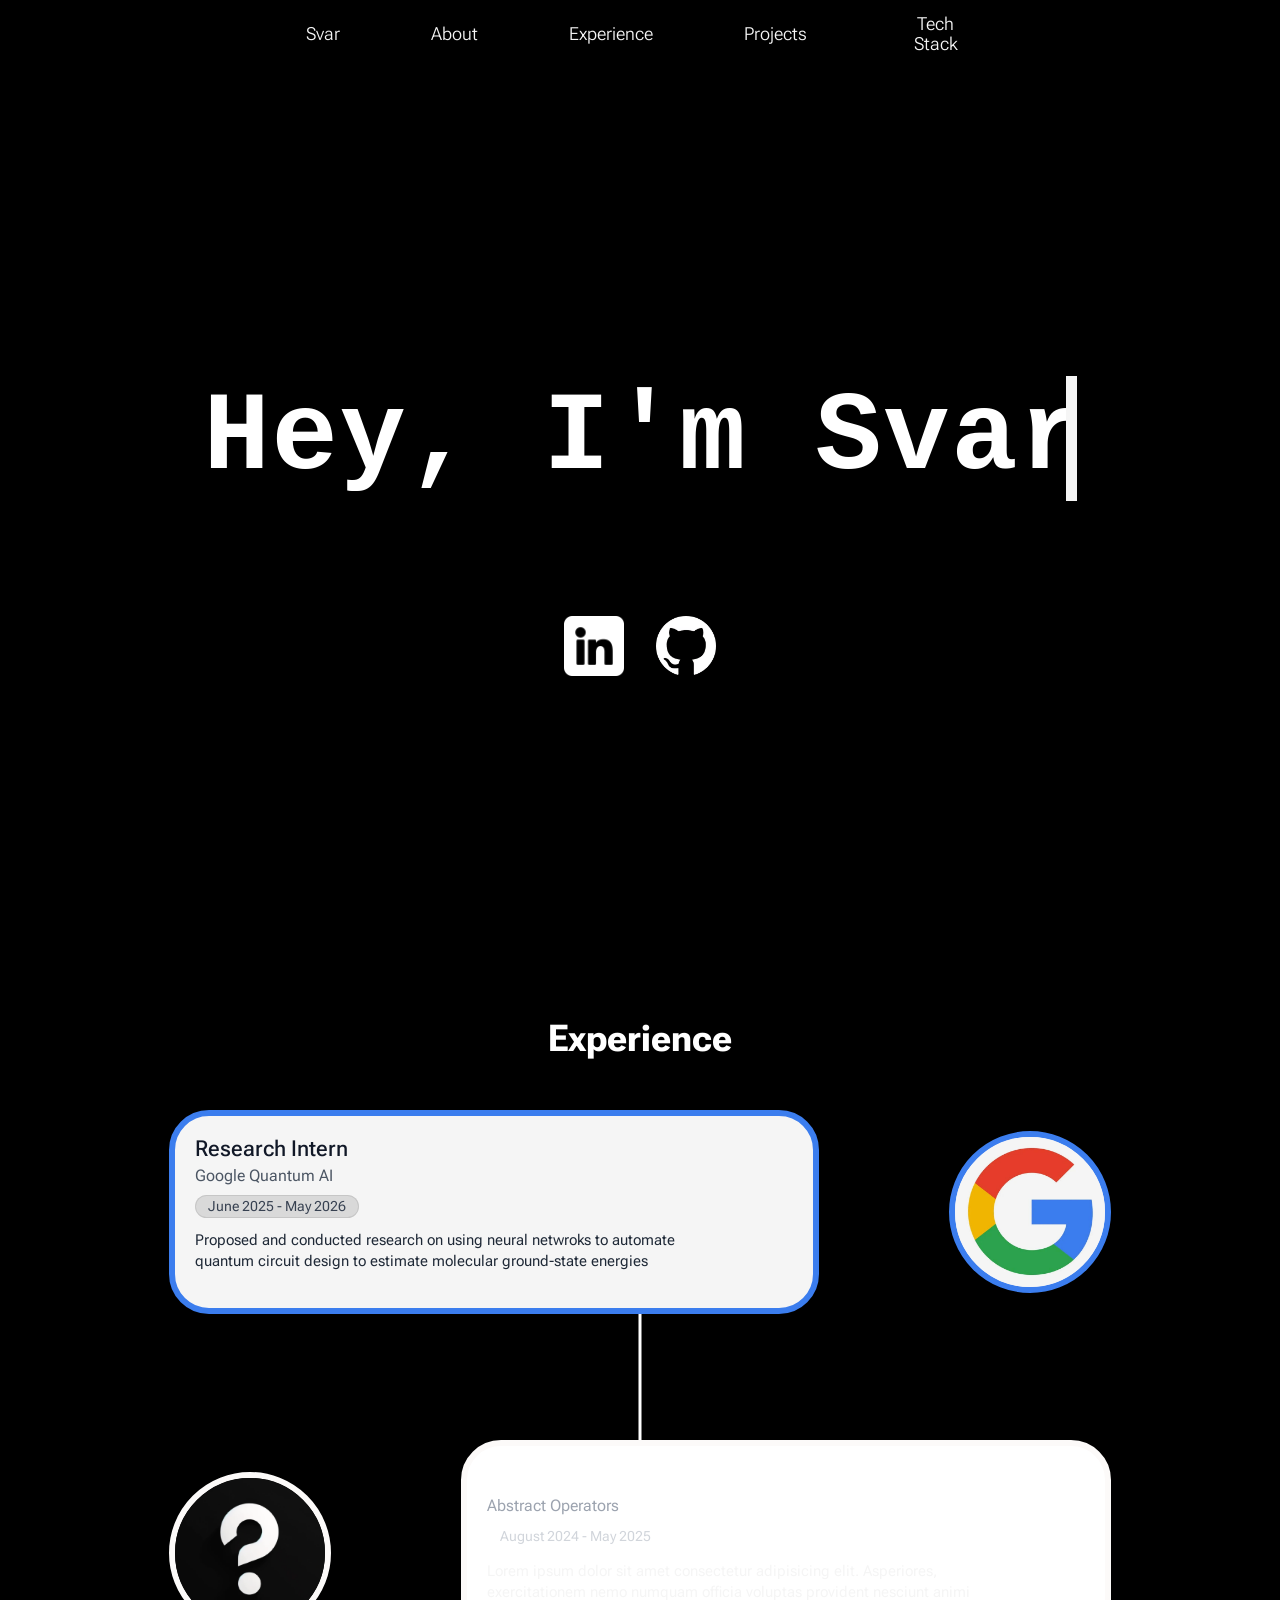
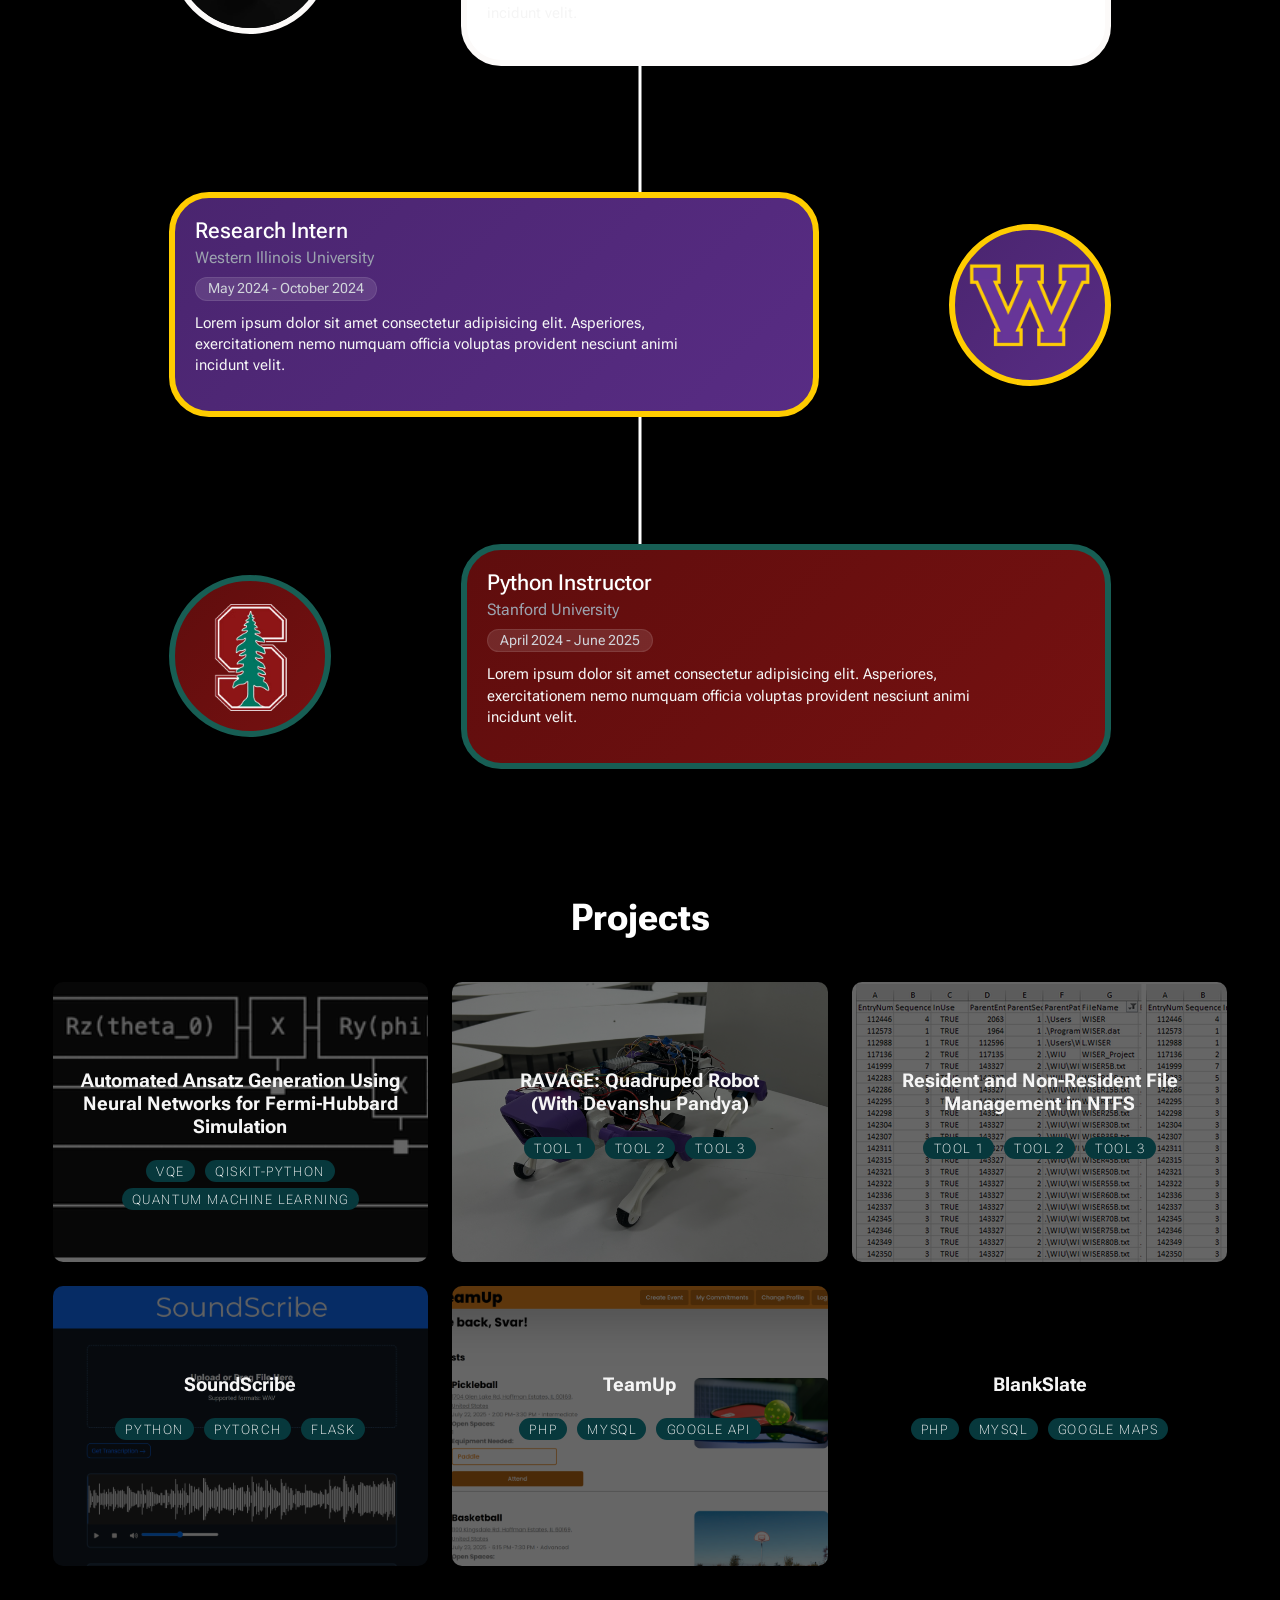
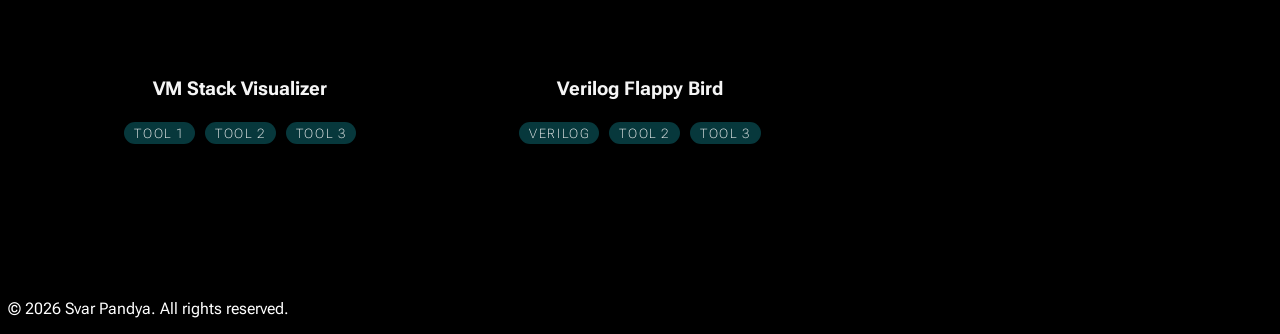
==== index.html @ ca3353ae "transition" ====
<!DOCTYPE html>
<html lang="en">

<head>
    <meta charset="UTF-8">
    <meta name="viewport" content="width=device-width, initial-scale=1.0">
    <title>Svar Pandya</title>
    <link rel="preconnect" href="https://fonts.googleapis.com">
    <link rel="preconnect" href="https://fonts.gstatic.com" crossorigin>
    <link rel="preconnect" href="https://fonts.googleapis.com">
    <link rel="preconnect" href="https://fonts.gstatic.com" crossorigin>
    <link
        href="https://fonts.googleapis.com/css2?family=Montserrat:ital,wght@0,100..900;1,100..900&family=Roboto+Flex:opsz,wght@8..144,100..1000&display=swap"
        rel="stylesheet">
    <link rel="stylesheet" href="index.css">
</head>

<body>
    <nav>
        <a href="index.html" class="navbar">Svar</a>
        <a href="#about" class="navbar">About</a>
        <a href="#experience" class="navbar">Experience</a>
        <a href="#projects" class="navbar">Projects</a>
        <a href="#techStack" class="navbar">Tech Stack</a>
    </nav>
    <div id="nav-trigger"></div>

    <div class="video-section">
        <video autoplay muted playsinline loop id="myVideo">
            <source src="images/portfolioBackground.mp4" type="video/mp4">
        </video>
        <div class="video-overlay"></div>
        <div class="video-overlay-content">
            <h1>
                <span class="typewriter">Hey, I'm Svar</span>
                <br>
                <div class="social-icons">
                    <a href="https://www.linkedin.com/in/svar-pandya" target="_blank">
                        <img src="images/linkedin.png" alt="LinkedIn" id="linkedin">
                    </a>
                    <a href="https://github.com/SVPandya" target="_blank">
                        <img src="images/gi.png" alt="GitHub" id="githubLogo">
                    </a>
                </div>
            </h1>
        </div>
        <div class="transition"></div>
        <div id="nav-trigger-end"></div>
    </div>




    <!-- experience section -->
    <h2 id="experience">Experience</h2>
    <div class="timeline">

        <div class="timeline-item left" id="firstTimelineItem">
            <div class="pill-shape" id="googleCont">
                <div class="experienceContent">
                    <h3 style="color: #111827">Research Intern</h3>
                    <h4 style="color: #4b5563">Google Quantum AI</h4>
                    <p class="experienceDate" style="color: #374151; background: rgba(0, 0, 0, 0.113);
    border: 1px solid rgba(0, 0, 0, 0.091);">June 2025 - May 2026</p>
                    <p class="experienceDescription" style="color: #1f2937">
                        Proposed and conducted research on using neural netwroks to automate quantum circuit design to
                        estimate molecular ground-state energies
                    </p>
                </div>
            </div>
            <a href="https://quantumai.google/" target="_blank" id="googleLogoCont" class="logoCont">
                <img src="images/googleLogo.jpg" alt="Google Logo">
            </a>
        </div>

        <div class="timeline-item right">
            <div class="pill-shape" id="absopCont">
                <div class="experienceContent">
                    <h3>Software Engineer Intern</h3>
                    <h4>Abstract Operators</h4>
                    <p class="experienceDate">August 2024 - May 2025</p>
                    <p class="experienceDescription">
                        Lorem ipsum dolor sit amet consectetur adipisicing elit. Asperiores, exercitationem nemo numquam
                        officia voluptas provident nesciunt animi incidunt velit.
                    </p>
                </div>
            </div>
            <a href="https://github.com/abstractoperators" target="_blank" id="absopLogoCont" class="logoCont">
                <img src="images/absopLogo.png" alt="Abstract Operators Logo">
            </a>
        </div>

        <div class="timeline-item left">
            <div class="pill-shape" id="wiuCont">
                <div class="experienceContent">
                    <h3>Research Intern</h3>
                    <h4>Western Illinois University</h4>
                    <p class="experienceDate">May 2024 - October 2024</p>
                    <p class="experienceDescription">
                        Lorem ipsum dolor sit amet consectetur adipisicing elit. Asperiores, exercitationem nemo numquam
                        officia voluptas provident nesciunt animi incidunt velit.
                    </p>
                </div>
            </div>
            <a href="https://www.wiu.edu/" target="_blank" id="wiuLogoCont" class="logoCont">
                <img src="images/wiuLogo.webp" alt="Western Illinois Univeristy Logo">
            </a>
        </div>

        <div class="timeline-item right">
            <div class="pill-shape" id="cipCont">
                <div class="experienceContent">
                    <h3>Python Instructor</h3>
                    <h4>Stanford University</h4>
                    <p class="experienceDate">April 2024 - June 2025</p>
                    <p class="experienceDescription">
                        Lorem ipsum dolor sit amet consectetur adipisicing elit. Asperiores, exercitationem nemo numquam
                        officia voluptas provident nesciunt animi incidunt velit.
                    </p>
                </div>
            </div>
            <a href="https://www.stanford.edu/" target="_blank" id="cipLogoCont" class="logoCont">
                <img src="images/stanfordLogo.avif" alt="Stanford University Code in Place Logo">
            </a>
        </div>
    </div>


    <!-- projects -->
    <!-- add google project and jack memory segmentation visualizer (eocs2) -->
    <h2 id="projects">Projects</h2>
    <table id="projectTable">
        <tr>
            <td style="width: 33%;">
                <div class="projects-grid">
                    <a href="Projects/SoundScribe.html" class="projLink">
                        <div id="googleAnsatz" class="projDiv">
                            <h3>Automated Ansatz Generation Using Neural Networks for Fermi-Hubbard Simulation</h3>
                            <div id="toolContainer">
                                <p class="tools">VQE</p>
                                <p class="tools">Qiskit-Python</p>
                                <p class="tools">Quantum Machine Learning</p>
                            </div>
                        </div>
                    </a>
                </div>
            </td>
            <td style="width: 33%;">
                <div class="projects-grid">
                    <a href="https://dpandaman.github.io/#projects" target="_blank" class="projLink">
                        <div id="ravage" class="projDiv">
                            <h3>RAVAGE: Quadruped Robot<br>(With Devanshu Pandya)</h3>
                            <div id="toolContainer">
                                <p class="tools">Tool 1</p>
                                <p class="tools">Tool 2</p>
                                <p class="tools">Tool 3</p>
                            </div>
                        </div>
                    </a>
                </div>
            </td>
            <td style="width: 33%;">
                <div class="projects-grid">
                    <a href="Projects/SoundScribe.html" class="projLink">
                        <div id="ntfsFile" class="projDiv">
                            <h3>Resident and Non-Resident File Management in NTFS</h3>
                            <div id="toolContainer">
                                <p class="tools">Tool 1</p>
                                <p class="tools">Tool 2</p>
                                <p class="tools">Tool 3</p>
                            </div>
                        </div>
                    </a>
                </div>
            </td>

        </tr>
        <tr>
            <td style="width: 33%;">
                <a href="Projects/SoundScribe.html" class="projLink">
                    <!-- <a href="Projects/SoundScribe.html" class="proj"> -->
                    <div class="projDiv" id="soundscribe">
                        <!-- <div class="proj"> -->
                        <h3>SoundScribe</h3>
                        <div id="toolContainer">
                            <p class="tools">Python</p>
                            <p class="tools">Pytorch</p>
                            <p class="tools">Flask</p>
                        </div>
                        <!-- <img src="images/SoundScribeImages/third.png" alt="Image coming soon!" class="display-img"> -->
                    </div>
                </a>
            </td>

            <td style="width: 33%;">
                <a href="Projects/TeamUp.html" class="projLink">
                    <div class="projDiv" id="teamup">
                        <h3>TeamUp</h3>
                        <div id="toolContainer">
                            <p class="tools">PHP</p>
                            <p class="tools">MySQL</p>
                            <p class="tools">Google API</p>
                        </div>
                        <!-- <img src="images/TeamUpImages/mainPic.png" alt="Home Page/Open Requests" class="display-img"> -->
                    </div>
                </a>
            </td>
            <td style="width: 33%;">
                <a href="Projects/BlankSlate.html" class="projLink">
                    <div class="projDiv" id="blankslate">
                        <h3>BlankSlate</h3>
                        <div id="toolContainer">
                            <p class="tools">PHP</p>
                            <p class="tools">MySQL</p>
                            <p class="tools">Google Maps</p>
                        </div>
                    </div>
                </a>
            </td>

        </tr>
        <tr>
            <td style="width: 33%;">
                <a href="Projects/BlankSlate.html" class="projLink">
                    <div class="projDiv" id="blankslate">
                        <h3>VM Stack Visualizer</h3>
                        <div id="toolContainer">
                            <p class="tools">Tool 1</p>
                            <p class="tools">Tool 2</p>
                            <p class="tools">Tool 3</p>
                        </div>
                    </div>
                </a>
            </td>
            <td style="width: 33%;">
                <a href="Projects/BlankSlate.html" class="projLink">
                    <div class="projDiv" id="blankslate">
                        <h3>Verilog Flappy Bird</h3>
                        <div id="toolContainer">
                            <p class="tools">Verilog</p>
                            <p class="tools">Tool 2</p>
                            <p class="tools">Tool 3</p>
                        </div>
                    </div>
                </a>
            </td>
        </tr>
    </table>

    <footer>
        <p>© 2026 Svar Pandya. All rights reserved.</p>
    </footer>
    <script src="script.js"></script>
</body>

</html>
---- index.css ----
:root {
    --clr-1: #052b2f;
    --clr-2: #073438;
    --clr-3: #0e4b50;
    --clr-4: #2d8f85;
    --clr-5: #637c54;
    --clr-6: #07383c;
    --clr-7: #2c6065;
}

html {
    scroll-behavior: smooth;
    font-family: "Roboto Flex"
}

body {
    background-color: rgb(0, 0, 0);
    color: white;
}

nav {
    display: flex;
    align-items: center;
    justify-content: center;
    height: 30px;
    width: 60%;
    padding: 10px;
    margin: auto;
    text-align: center;
    font-size: 110%;
    background-color: rgba(0, 0, 0, 0.4);
    border-radius: 50px;
    backdrop-filter: blur(6px);
    z-index: 1000;
    transition:
        width 0.4s ease,
        border-radius 0.4s ease,
        background-color 0.4s ease;
    margin-top: 0.7%;
}

nav.nav-scrolled {
    position: fixed;
    top: 0;
    left: 50%;
    transform: translateX(-50%);
    width: 100%;
    border-radius: 0;
    background-color: rgba(0, 0, 0, 0.8);
}

.navbar {
    color: #F5F5F5;
    text-decoration: none;
    transition: transform 0.2s ease, color 0.2s ease;
    margin: 6%;
    font-weight: 300;
    /* z-index: 1; */
}

/* On hover, change color and move up */
.navbar:hover {
    color: transparent;
    background: linear-gradient(-45deg, #216c5e, var(--clr-4), #4db7a6, #6ff0db, #4db7a6, var(--clr-4), #216c5e);
    background-clip: text;
    /* Clip the gradient to the text */
    -webkit-background-clip: text;
    /* For WebKit browsers (Chrome, Safari) */
    background-size: 400% 400%;
    animation: gradient 2s ease infinite;
    transform: translateY(-2px);
    /* Move up */
}

#about {
    padding-top: 20px;
    margin-top: -20px;
}

#projects {
    padding-top: 20px;
    margin-top: -20px;
}




@keyframes gradient {
    0% {
        background-position: 0% 50%;
    }

    50% {
        background-position: 100% 50%;
    }

    100% {
        background-position: 0% 50%;
    }
}

h1 {
    text-align: center;
    font-size: 850%;
    height: calc(100vh - 50px - 11vh - 200px);
    /* padding-top: 200px; */
    padding-top: 25vh;
}

.typewriter {
    display: inline-block;
    overflow: hidden;
    white-space: nowrap;
    border-right: 0.1em solid #F5F5F5;
    letter-spacing: 0.015em;
    font-family: monospace;

    animation:
        typing 1.7s steps(13, end) forwards,
        blink-caret 0.75s step-end infinite;
    width: 0;
}

@keyframes typing {
    from {
        width: 0
    }

    to {
        width: 13ch
    }
}

@keyframes blink-caret {

    from,
    to {
        border-color: transparent
    }

    50% {
        border-color: #F5F5F5
    }
}

#linkedin {
    filter: invert(1);
    width: 60px;
    transition: transform 0.2s ease;
}

#linkedin:hover {
    box-shadow: none;
    transform: translateY(-6px);
}

#githubLogo {
    width: 60px;
    transition: transform 0.2s ease;
    color: none;
}

#githubLogo:hover {
    transform: translateY(-6px);
    box-shadow: none;
}

.social-icons {
    text-align: center;
    margin-top: 1rem;
}

.social-icons a {
    text-decoration: none;
    /* outline: none; */
}

#myVideo {
    /* change to absolute to just have it as the intro */
    position: absolute;
    top: 0;
    left: 0;
    width: 100%;
    height: 100%;
    object-fit: cover;
    z-index: -1;
}

.video-overlay-content {
    position: relative;
    z-index: 1;
    text-align: center;
    color: #fff;
    /* padding-top: 20vh; */
}

.video-overlay {
    /* change to absolute to just have it as the intro */
    position: absolute;
    top: 0;
    left: 0;
    /* width: 100vw;
    height: 100vh; */
    width: calc(100vw);
    /* width: calc(100vw - 15px); */
    height: calc(100vh);
    /* background: rgba(0, 0, 0, 0.7); */
    background: linear-gradient(to bottom, rgba(0, 0, 0, 0.7), rgba(0, 0, 0, 0.7), rgba(0, 0, 0, 0.7), rgba(0, 0, 0, 1));
    z-index: -1;
}

.transition {
    position: absolute;
    bottom: 0;
    left: 0;
    width: 100%;
    /* height: 100px; */
    height: 15%;
    /* background: linear-gradient(to bottom, rgba(0, 0, 0, 0), rgba(7, 52, 56, 1)); */
    z-index: 2;
}


h2 {
    text-align: center;
    font-size: 230%;
    color: white;
}

table {
    width: 95%;
    margin: auto;
}

#googleAnsatz {
    background-image: url(images/googleAnsatzImages/mainImage.png);
    background-size: cover;
    background-position: 50% 50%;
    background-color: rgba(0, 0, 0, 0.6);

}

#ntfsFile {
    background-image: url(images/NTFSFileImages/mainpage.png);
    background-color: rgba(0, 0, 0, 0.6);

}

#soundscribe {
    background-image: url(images/SoundScribeImages/third.png);
    background-size: cover;
    background-position: 50% 60%;
    background-color: rgba(0, 0, 0, 0.6);

}

#teamup {
    background-image: url(images/TeamUpImages/mainPic.png);
    background-size: cover;
    background-position: 50% 60%;
    background-color: rgba(0, 0, 0, 0.6);
}

#blankslate {
    background-image: url(images/BlankSlateImages/MainPic.png);
    background-size: cover;
    background-position: top;
    background-color: rgba(0, 0, 0, 0.6);
}

#ravage {
    background-image: url(images/ravage.png);
    background-size: 130%;
    background-position: 50% 60%;
    background-color: rgba(0, 0, 0, 0.5);
}

.projDiv {
    height: 15rem;
    background-blend-mode: multiply;
    padding: 20px;
    text-align: center;
    transition: transform 0.2s ease, box-shadow 0.2s ease;
    border-radius: 10px;
    margin: 10px;
}

.projDiv:hover {
    transform: translateY(-8px);
    box-shadow:
        0 0 6px var(--clr-4),
        0 0 12px 4px var(--clr-4);
}



.projLink {
    text-decoration: none;
    color: #F5F5F5;
}

.tools {
    display: inline-block;
    background-color: var(--clr-6);
    border-radius: 50px;
    padding-left: 3%;
    padding-right: 3%;
    padding-top: 1%;
    padding-bottom: 1%;
    margin: 3px;
    font-weight: 100;
    text-transform: uppercase;
    letter-spacing: 0.1rem;
    font-size: smaller;
}

#toolContainer {
    display: block;
    margin-bottom: 4%;
}

h3 {
    margin-top: 3.5em;
    font-size: 1.2rem;
}

.timeline {
    position: relative;
    width: 100%;
    max-width: 1400px;
    margin: 0 auto;
    overflow: hidden;
}

.timeline::before {
    content: "";
    position: absolute;
    left: 50%;
    top: 10%;
    bottom: 15%;
    width: 3px;
    background: white;
    transform: translateX(-50%);
}

.pill-shape {
    /* width: clamp(650px, 3vw, 30px); */
    /* height: clamp(60px, 20vh, 180px); */
    width: 650px;
    min-height: 180px;
    background-color: white;
    border-radius: 40px;
    display: flex;
    align-items: center;
    /* padding-left: 25px 50px; */
    box-sizing: border-box;
    /* margin-bottom: 5%; */
}

.experienceContent {
    display: flex;
    flex-direction: column;
    justify-content: center;
    margin: 20px;
}

.experienceContent h4 {
    margin: 5px 0 10px 0;
    color: #9ca3af;
    font-size: 1rem;
    font-weight: 400;
}

.experienceDate {
    display: inline-block;
    color: #d1d5db;
    font-size: 0.85rem;
    margin: 0 0 12px 0;
    padding: 0.25rem 0.75rem;
    background: rgba(255, 255, 255, 0.113);
    border: 1px solid rgba(255, 255, 255, 0.091);
    border-radius: 9999px;
    white-space: nowrap;
    line-height: 1;
    align-self: flex-start;
}

.experienceDescription {
    color: #f5f5f5;
    font-size: 0.95rem;
    line-height: 1.4;
    max-width: 500px;
    margin: 0 0 15px 0;
}

#cipCont,
#cipLogoCont {
    background: linear-gradient(-45deg, #B13A3A, #8C1515, #5F0D0D);
    background-size: 400% 400%;
    -webkit-background-size: 400% 400%;
    animation: gradient 6s linear infinite;
    -webkit-animation: gradient 6s linear infinite;
    transition: all 0.2s ease;
    border: 6px solid #175E54;
}

#cipCont:hover,
#cipLogoCont:hover {
    transform: translateY(-8px);
    box-shadow:
        0 0 6px #175E54,
        0 0 12px 4px #175E54;
}

#wiuCont,
#wiuLogoCont {
    background: linear-gradient(-45deg, #8B63BF, #663399, #4A256F);
    background-size: 400% 400%;
    -webkit-background-size: 400% 400%;
    animation: gradient 4s linear infinite;
    -webkit-animation: gradient 4s linear infinite;
    transition: all 0.2s ease;
    border: 6px solid #FFCC00;
}

#wiuCont:hover,
#wiuLogoCont:hover {
    transform: translateY(-8px);
    box-shadow:
        0 0 6px #FFCC00,
        0 0 12px 4px #FFCC00;
}

#absopCont,
#absopLogoCont {
    background: linear-gradient(-45deg, #0e0e0e);
    background-size: 400% 400%;
    -webkit-background-size: 400% 400%;
    animation: gradient 5s linear infinite;
    -webkit-animation: gradient 5s linear infinite;
    transition: all 0.2s ease;
    border: 6px solid #fcfaf9;
}

#absopCont:hover,
#absopLogoCont:hover {
    transform: translateY(-8px);
    box-shadow:
        0 0 6px #fcfaf9,
        0 0 12px 4px #fcfaf9;
}

#googleCont,
#googleLogoCont {
    /* background: linear-gradient(-45deg, #4285F4, #1A73E8, #174EA6); */
    background: #f5f5f5;
    /* background: linear-gradient(-45deg, #245edb, #0e3ec1, #1D2E8F); */
    background-size: 400% 400%;
    -webkit-background-size: 400% 400%;
    animation: gradient 5s linear infinite;
    -webkit-animation: gradient 5s linear infinite;
    transition: all 0.2s ease;
    border: 6px solid #3b7dee;
    /* border: 6px solid #f9ab00; */
}

#googleCont:hover,
#googleLogoCont:hover {
    transform: translateY(-8px);
    box-shadow:
        0 0 6px #3b7dee,
        0 0 12px 4px #3b7dee;
}

.logoCont {
    width: 150px;
    height: 150px;
    border-radius: 50%;
    overflow: hidden;
}

.logoCont img {
    width: 100%;
    height: 100%;
    object-fit: contain;
    /* object-position: 80% 50%; */
}

.timeline-item {
    display: flex;
    align-items: center;
    justify-content: center;
    gap: 130px;
    margin: 10% 0;
    position: relative;
}

.timeline-item.left {
    flex-direction: row;
}

.timeline-item.right {
    flex-direction: row-reverse;
}

#firstTimelineItem {
    margin-top: 1.5%;
}

.experienceContent h3 {
    margin: 0;
    font-size: 1.35rem;
    font-weight: 500;
}

h4 {
    margin: 0px;
}
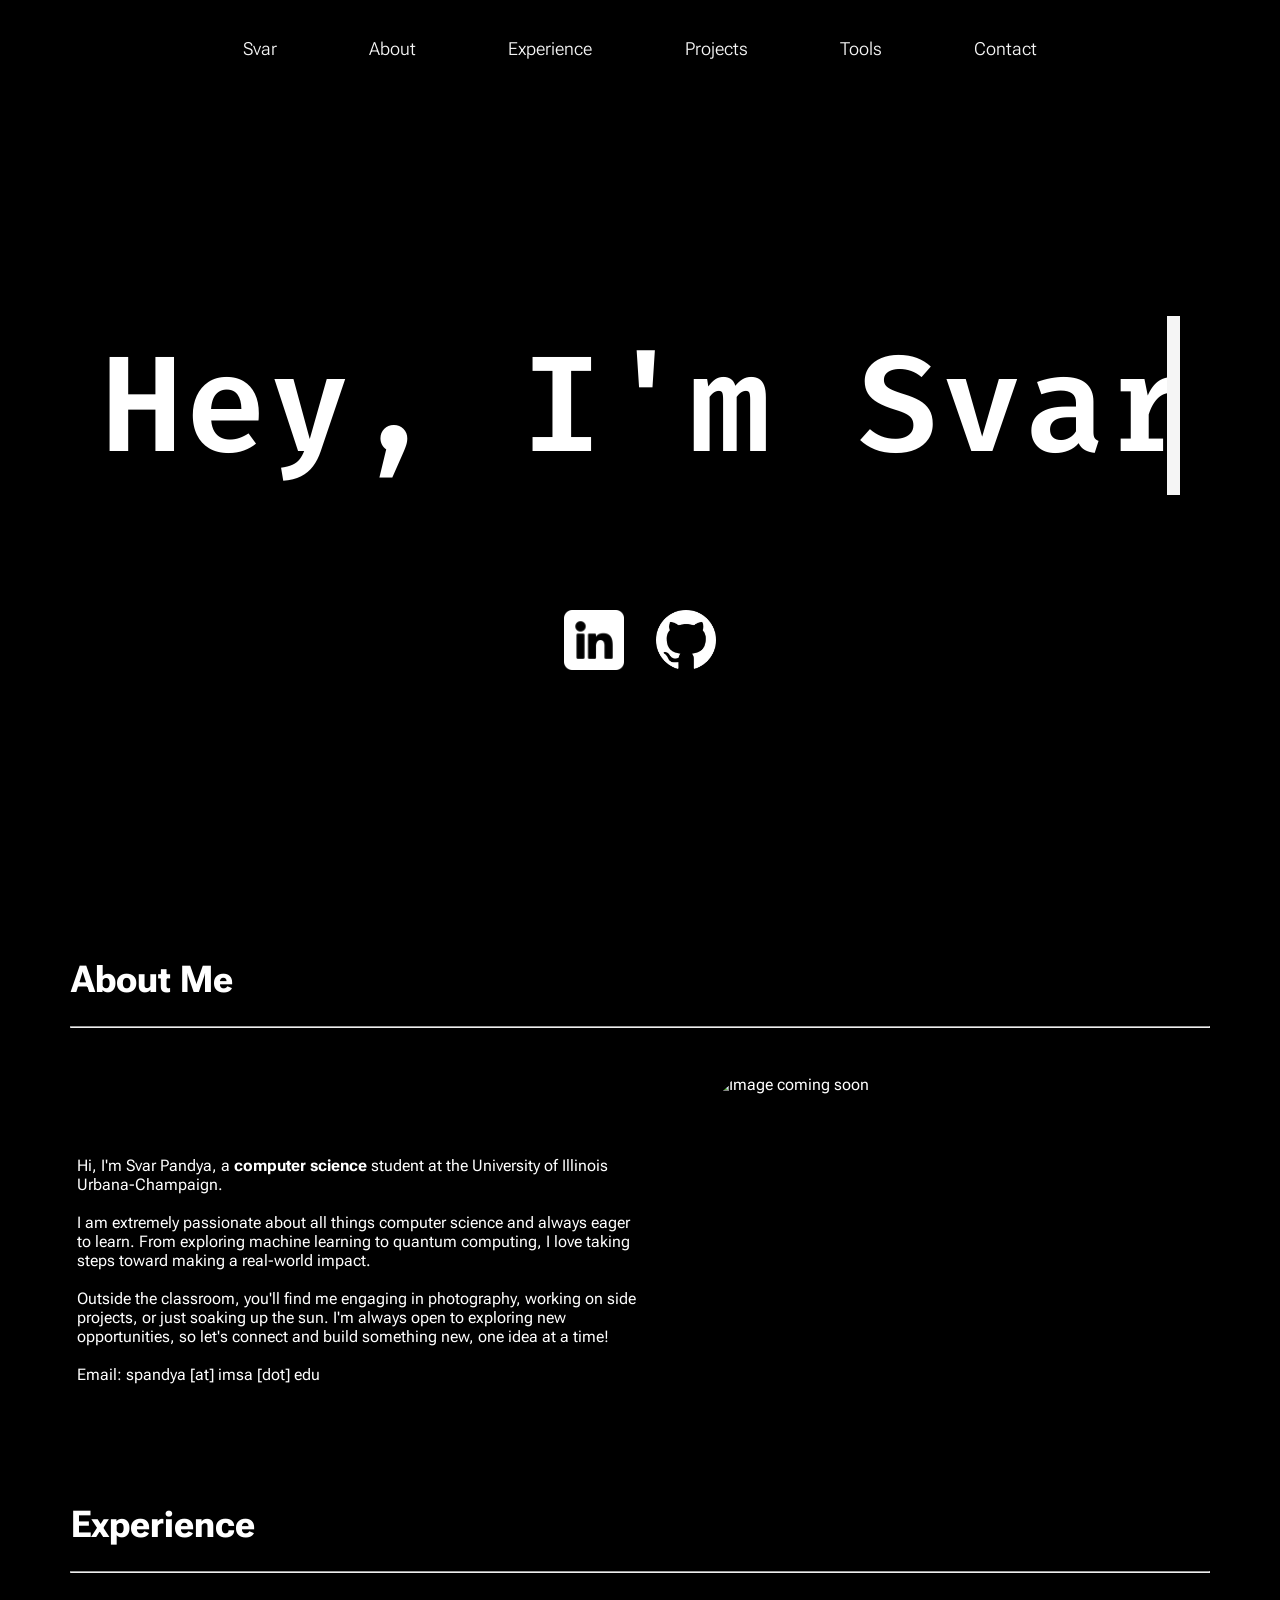
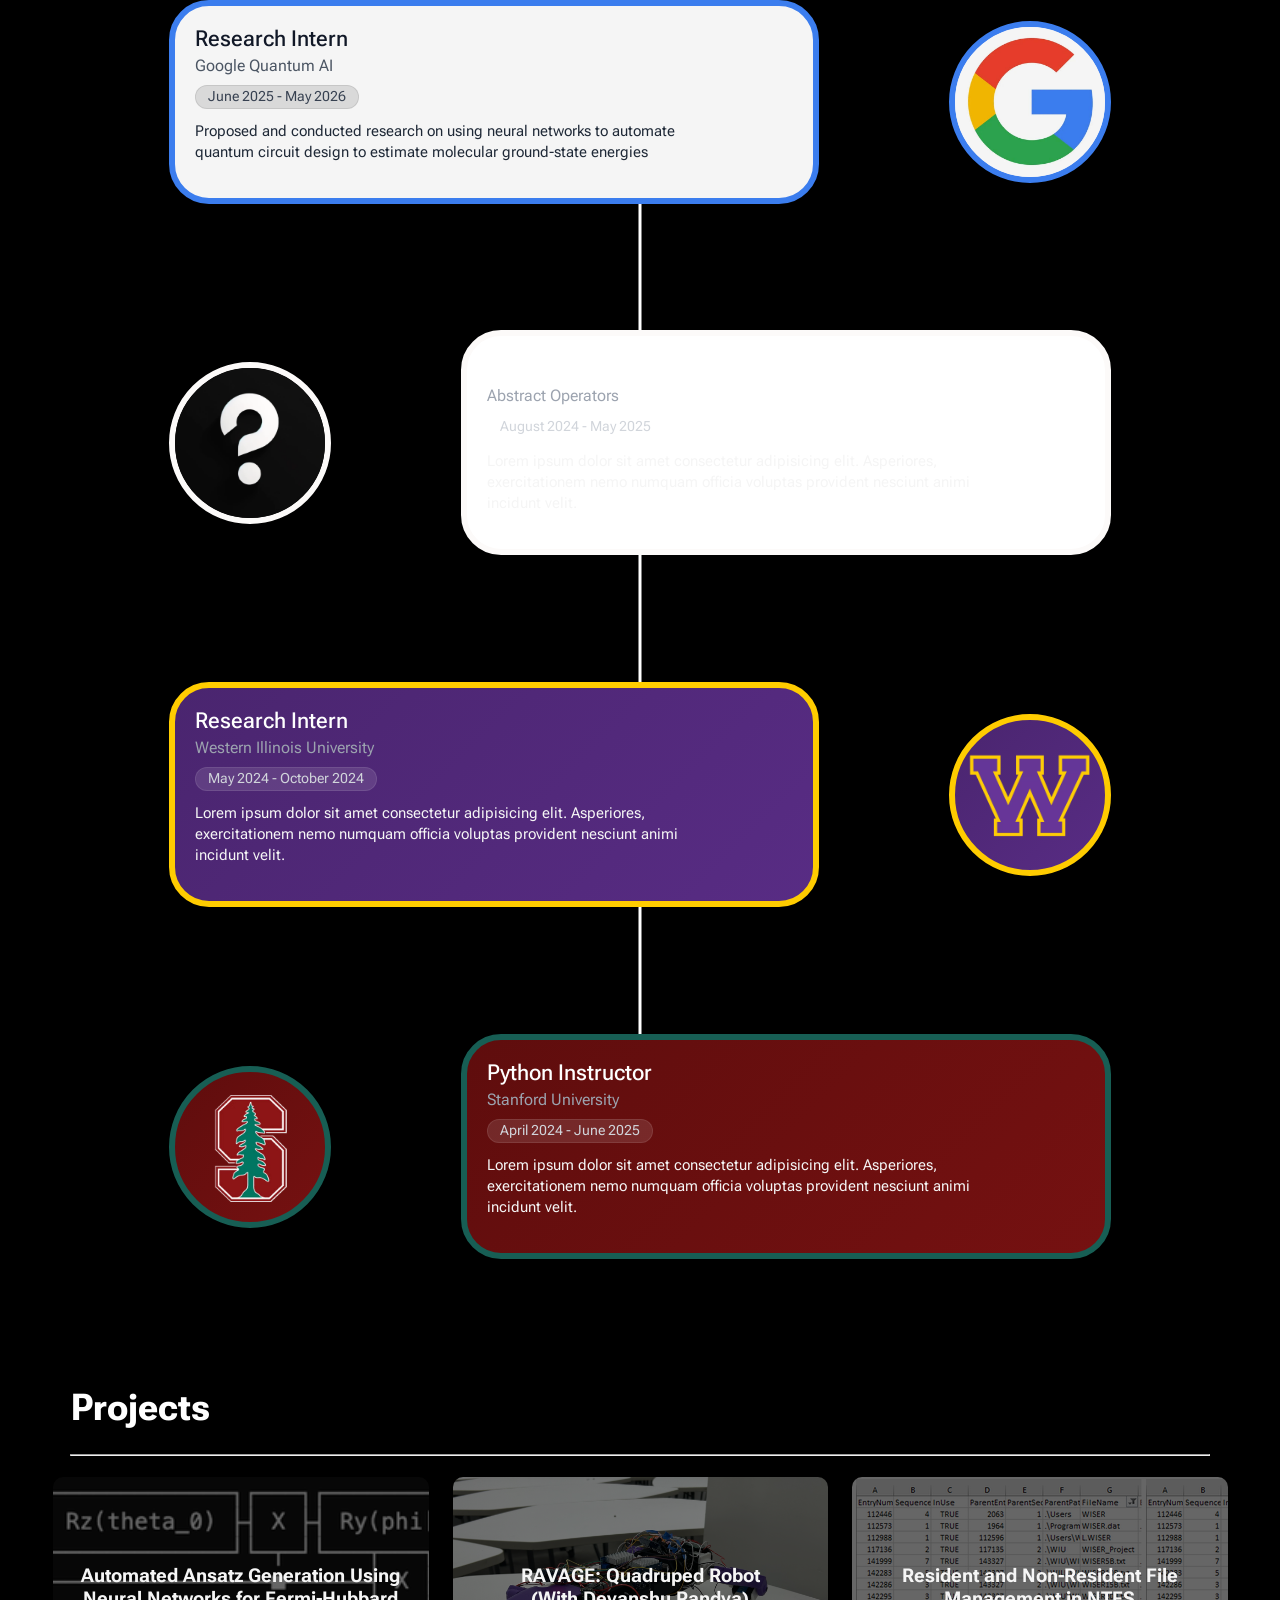
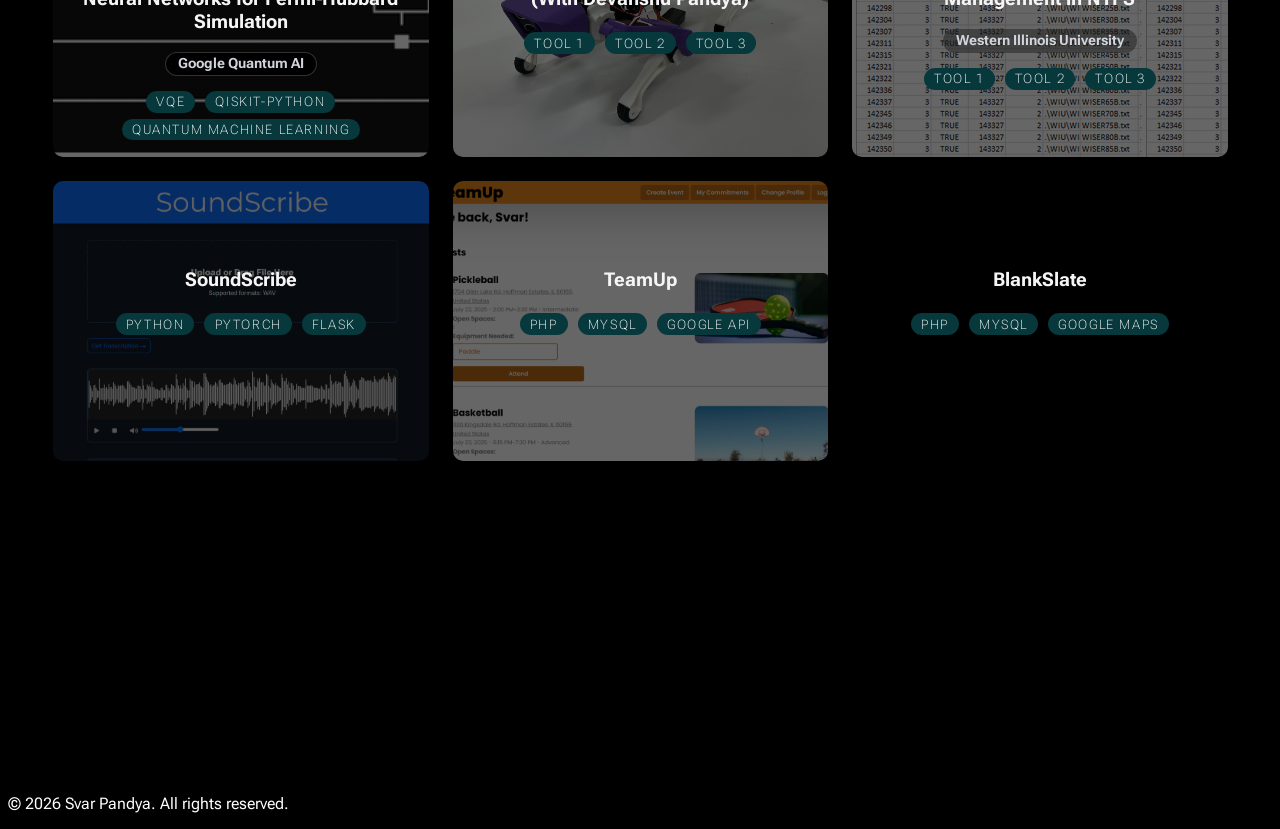
==== commit ac1af9ad: "added about me section" ====
--- a/index.html
+++ b/index.html
@@ -12,6 +12,7 @@
     <link
         href="https://fonts.googleapis.com/css2?family=Montserrat:ital,wght@0,100..900;1,100..900&family=Roboto+Flex:opsz,wght@8..144,100..1000&display=swap"
         rel="stylesheet">
+    <link href="https://fonts.googleapis.com/css2?family=Fira+Code:wght@300..700&display=swap" rel="stylesheet">
     <link rel="stylesheet" href="index.css">
 </head>
 
@@ -21,7 +22,8 @@
         <a href="#about" class="navbar">About</a>
         <a href="#experience" class="navbar">Experience</a>
         <a href="#projects" class="navbar">Projects</a>
-        <a href="#techStack" class="navbar">Tech Stack</a>
+        <a href="#techStack" class="navbar">Tools</a>
+        <a href="#contact" class="navbar">Contact</a>
     </nav>
     <div id="nav-trigger"></div>
 
@@ -49,10 +51,37 @@
     </div>
 
 
+    <!-- about me section -->
+    <h2 id="about">About Me</h2>
+    <hr>
+    <table>
+        <tr>
+            <td style="width: 53%; padding: 3%;">
+                <p>
+                    Hi, I'm Svar Pandya, a <strong>computer science</strong> student at the University of Illinois
+                    Urbana-Champaign.
+                    <br><br>I am extremely passionate about all things computer science and always eager to
+                    learn. From exploring machine learning to quantum computing, I love taking steps toward making a
+                    real-world impact.
+                    <br><br>Outside the classroom, you'll find me engaging in photography, working on side
+                    projects, or just soaking up the sun. I'm always open to exploring new opportunities, so let's
+                    connect and build something new, one idea at a time!
+                    <br><br>
+                    Email: spandya [at] imsa [dot] edu
+                </p>
+            </td>
+            <td style="width: 47%; padding: 3%;">
+                <div class="aboutMeCont">
+                    <img src="images/aboutMe.jpeg" alt="Image coming soon" id="aboutMe">
+                </div>
+            </td>
+        </tr>
+    </table>
 
 
     <!-- experience section -->
     <h2 id="experience">Experience</h2>
+    <hr>
     <div class="timeline">
 
         <div class="timeline-item left" id="firstTimelineItem">
@@ -63,7 +92,7 @@
                     <p class="experienceDate" style="color: #374151; background: rgba(0, 0, 0, 0.113);
     border: 1px solid rgba(0, 0, 0, 0.091);">June 2025 - May 2026</p>
                     <p class="experienceDescription" style="color: #1f2937">
-                        Proposed and conducted research on using neural netwroks to automate quantum circuit design to
+                        Proposed and conducted research on using neural networks to automate quantum circuit design to
                         estimate molecular ground-state energies
                     </p>
                 </div>
@@ -129,6 +158,7 @@
     <!-- projects -->
     <!-- add google project and jack memory segmentation visualizer (eocs2) -->
     <h2 id="projects">Projects</h2>
+    <hr>
     <table id="projectTable">
         <tr>
             <td style="width: 33%;">
@@ -136,6 +166,17 @@
                     <a href="Projects/SoundScribe.html" class="projLink">
                         <div id="googleAnsatz" class="projDiv">
                             <h3>Automated Ansatz Generation Using Neural Networks for Fermi-Hubbard Simulation</h3>
+                            <h4 style="display: inline-block;
+    color: #d1d5db;
+    font-size: 0.85rem;
+    margin: 0 0 12px 0;
+    padding: 0.25rem 0.75rem;
+    background: rgb(0, 0, 0);
+    border: 1px solid rgba(255, 255, 255, 0.197);
+    border-radius: 9999px;
+    white-space: nowrap;
+    line-height: 1;
+    align-self: flex-start;">Google Quantum AI</h4>
                             <div id="toolContainer">
                                 <p class="tools">VQE</p>
                                 <p class="tools">Qiskit-Python</p>
@@ -164,6 +205,17 @@
                     <a href="Projects/SoundScribe.html" class="projLink">
                         <div id="ntfsFile" class="projDiv">
                             <h3>Resident and Non-Resident File Management in NTFS</h3>
+                            <h4 style="display: inline-block;
+    color: #d1d5db;
+    font-size: 0.85rem;
+    margin: 0 0 12px 0;
+    padding: 0.25rem 0.75rem;
+    background: rgba(31, 31, 31, 0.501);
+    border: 1px solid rgba(74, 74, 74, 0.237);
+    border-radius: 9999px;
+    white-space: nowrap;
+    line-height: 1;
+    align-self: flex-start;">Western Illinois University</h4>
                             <div id="toolContainer">
                                 <p class="tools">Tool 1</p>
                                 <p class="tools">Tool 2</p>
--- a/index.css
+++ b/index.css
@@ -15,6 +15,7 @@
 
 body {
     background-color: rgb(0, 0, 0);
+    /* background-color: rgb(0, 3, 15); */
     color: white;
 }
 
@@ -25,7 +26,11 @@
     height: 30px;
     width: 60%;
     padding: 10px;
-    margin: auto;
+    /* keep nav fixed so class changes don't trigger layout reflow */
+    position: fixed;
+    top: 24px;
+    left: 50%;
+    transform: translateX(-50%);
     text-align: center;
     font-size: 110%;
     background-color: rgba(0, 0, 0, 0.4);
@@ -33,20 +38,21 @@
     backdrop-filter: blur(6px);
     z-index: 1000;
     transition:
-        width 0.4s ease,
-        border-radius 0.4s ease,
-        background-color 0.4s ease;
-    margin-top: 0.7%;
+        width 0.35s ease,
+        border-radius 0.35s ease,
+        background-color 0.35s ease,
+        top 0.35s ease,
+        transform 0.35s ease;
 }
 
 nav.nav-scrolled {
-    position: fixed;
+    /* when scrolled, pin to top and expand to full width */
     top: 0;
     left: 50%;
     transform: translateX(-50%);
     width: 100%;
     border-radius: 0;
-    background-color: rgba(0, 0, 0, 0.8);
+    background-color: rgba(0, 0, 0, 0.88);
 }
 
 .navbar {
@@ -113,7 +119,11 @@
     white-space: nowrap;
     border-right: 0.1em solid #F5F5F5;
     letter-spacing: 0.015em;
-    font-family: monospace;
+    /* font-family: monospace; */
+    /* font-family: 'JetBrains Mono';
+    font-weight: 900; */
+    font-family: 'Fira Code';
+    font-weight: 600;
 
     animation:
         typing 1.7s steps(13, end) forwards,
@@ -205,7 +215,8 @@
     /* width: calc(100vw - 15px); */
     height: calc(100vh);
     /* background: rgba(0, 0, 0, 0.7); */
-    background: linear-gradient(to bottom, rgba(0, 0, 0, 0.7), rgba(0, 0, 0, 0.7), rgba(0, 0, 0, 0.7), rgba(0, 0, 0, 1));
+    background: linear-gradient(to bottom, rgba(0, 0, 0, 0.7), rgba(0, 0, 0, 0.7), rgba(0, 0, 0, 0.8), rgba(0, 0, 0, 1));
+    /* background: linear-gradient(to bottom, rgba(0, 0, 0, 0.7), rgba(0, 0, 0, 0.7), rgba(0, 0, 0, 0.8), rgba(0, 3, 15, 1)); */
     z-index: -1;
 }
 
@@ -222,9 +233,30 @@
 
 
 h2 {
-    text-align: center;
+    /* text-align: center; */
     font-size: 230%;
     color: white;
+    width: 90%;
+    margin: auto;
+    margin-bottom: 2%;
+}
+
+hr {
+    width: 90%;
+}
+
+/* Reveal animation for project table rows (matches timeline-item) */
+#projectTable tr {
+    opacity: 0;
+    transform: translateY(20px) scale(0.99);
+    transition: opacity 0.6s cubic-bezier(.2, .9, .2, 1) var(--delay, 0ms),
+        transform 0.6s cubic-bezier(.2, .9, .2, 1) var(--delay, 0ms);
+    will-change: opacity, transform;
+}
+
+#projectTable tr.in-view {
+    opacity: 1;
+    transform: translateY(0) scale(1);
 }
 
 table {
@@ -495,6 +527,20 @@
     position: relative;
 }
 
+/* Timeline reveal animation */
+.timeline-item {
+    opacity: 0;
+    transform: translateY(30px) scale(0.99);
+    transition: opacity 0.6s cubic-bezier(.2, .9, .2, 1) var(--delay, 0ms),
+        transform 0.6s cubic-bezier(.2, .9, .2, 1) var(--delay, 0ms);
+    will-change: opacity, transform;
+}
+
+.timeline-item.in-view {
+    opacity: 1;
+    transform: translateY(0) scale(1);
+}
+
 .timeline-item.left {
     flex-direction: row;
 }
@@ -515,4 +561,27 @@
 
 h4 {
     margin: 0px;
+}
+
+.aboutMeCont {
+    width: 80%;
+    height: 390px;
+    overflow: hidden;
+    border-radius: 40px;
+    transition: all 0.3s ease;
+}
+
+#aboutMe {
+    width: 100%;
+    height: 100%;
+    object-fit: cover;
+    object-position: 50% 15%;
+    transform: scale(1);
+}
+
+.aboutMeCont:hover {
+    transform: translateY(-8px);
+    box-shadow:
+        0 0 6px #f2476c,
+        0 0 12px 4px #f2476c;
 }
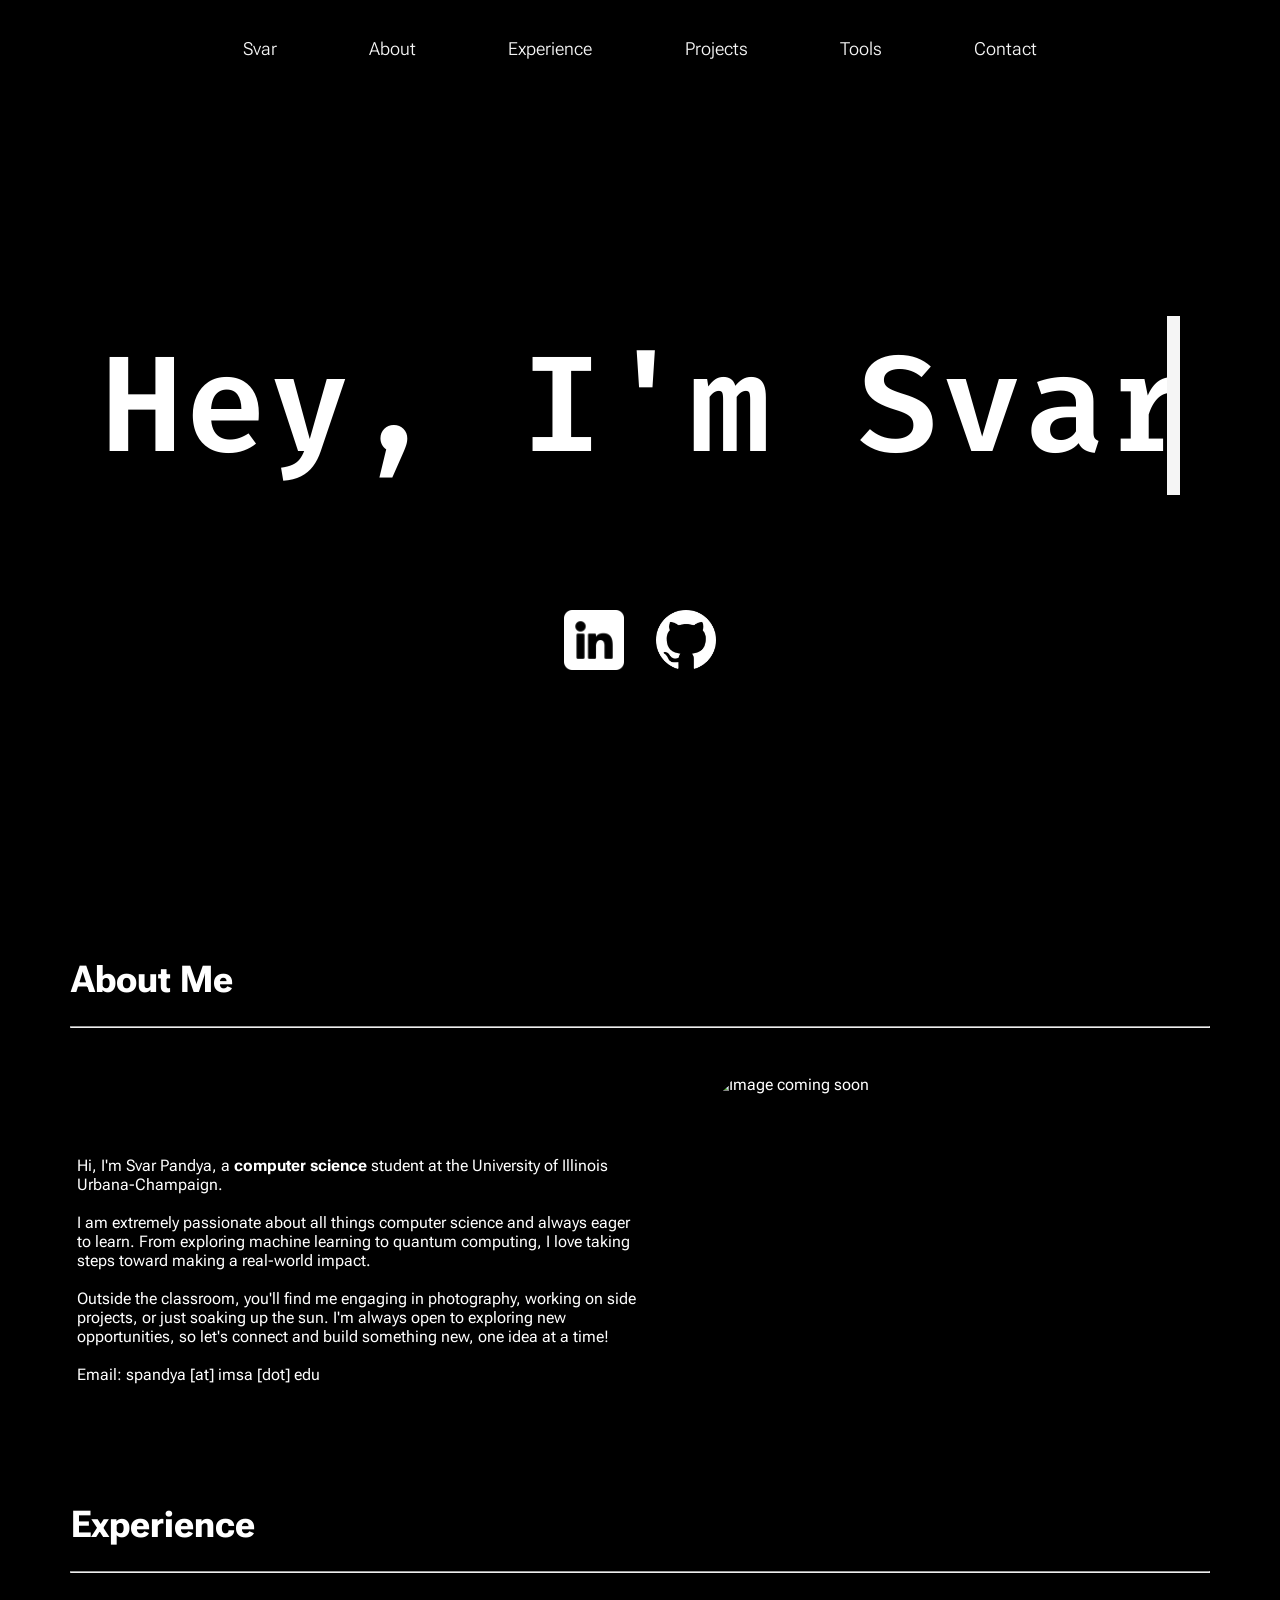
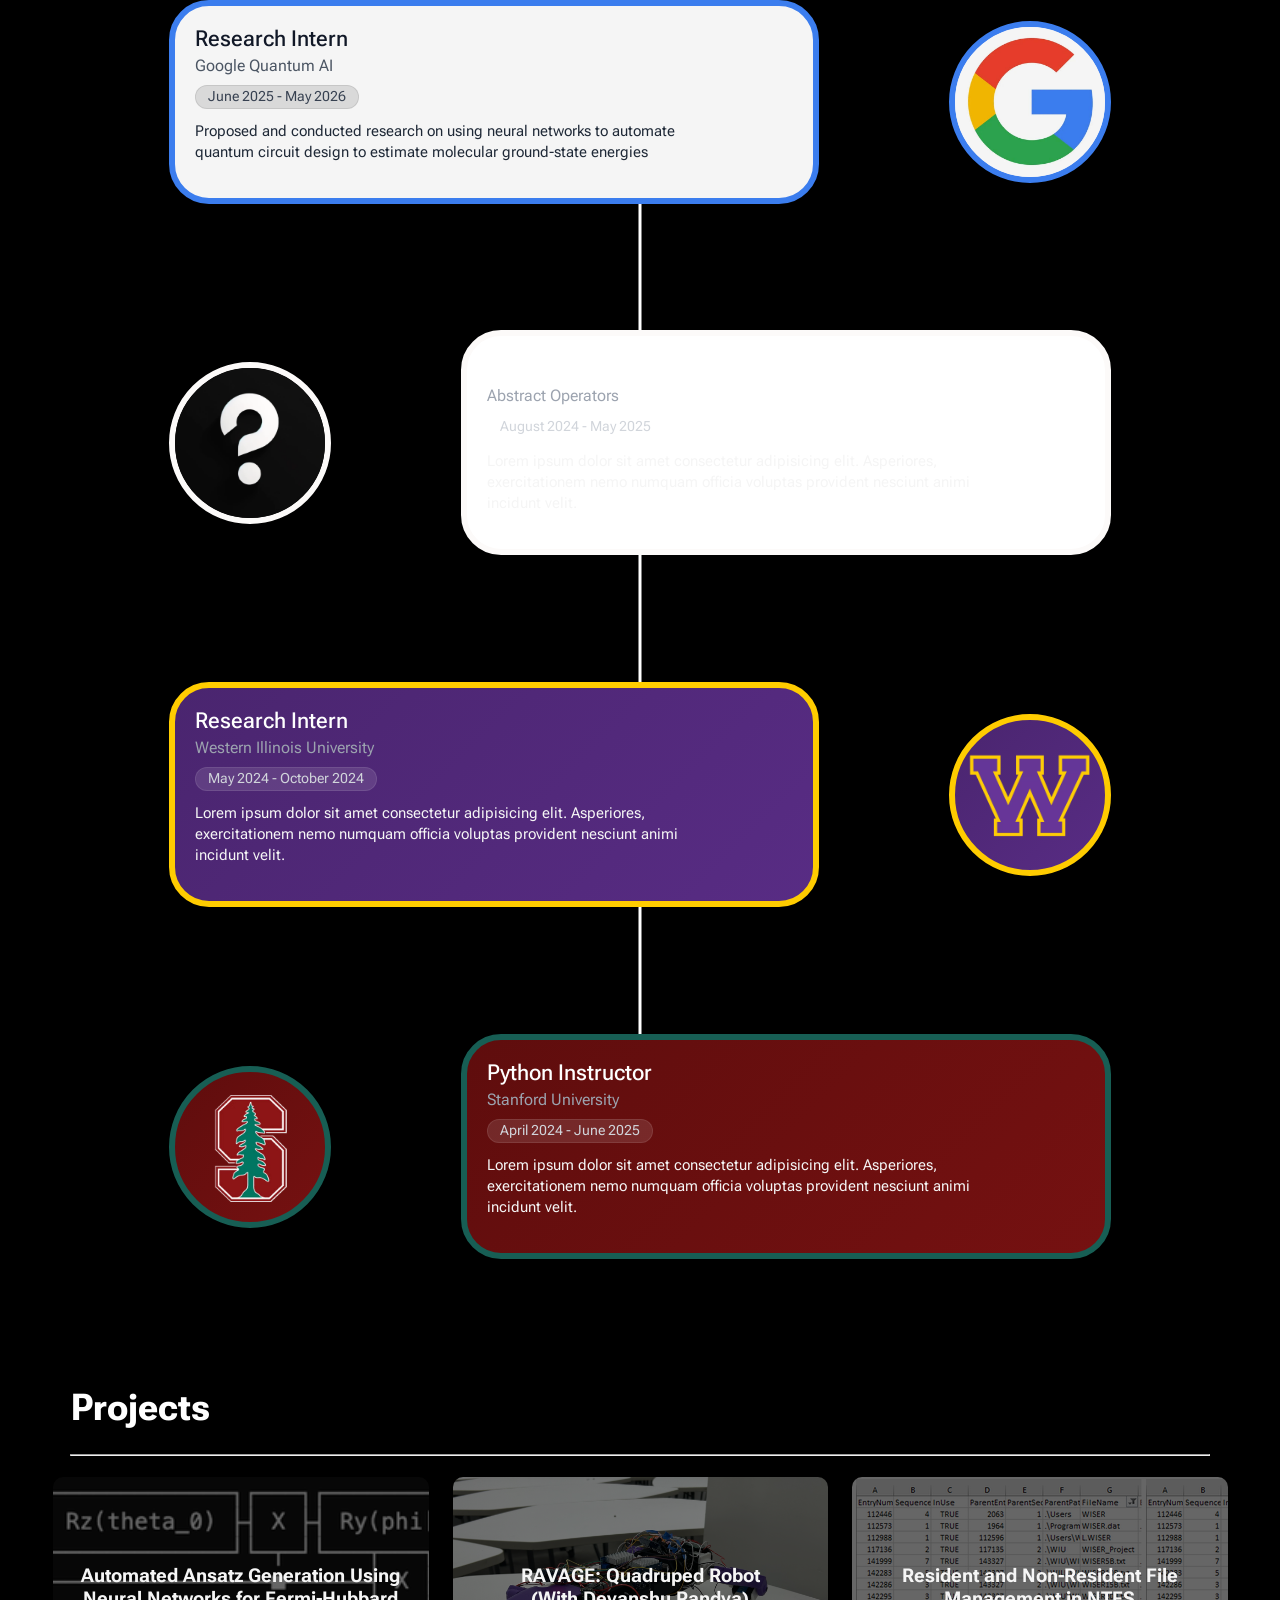
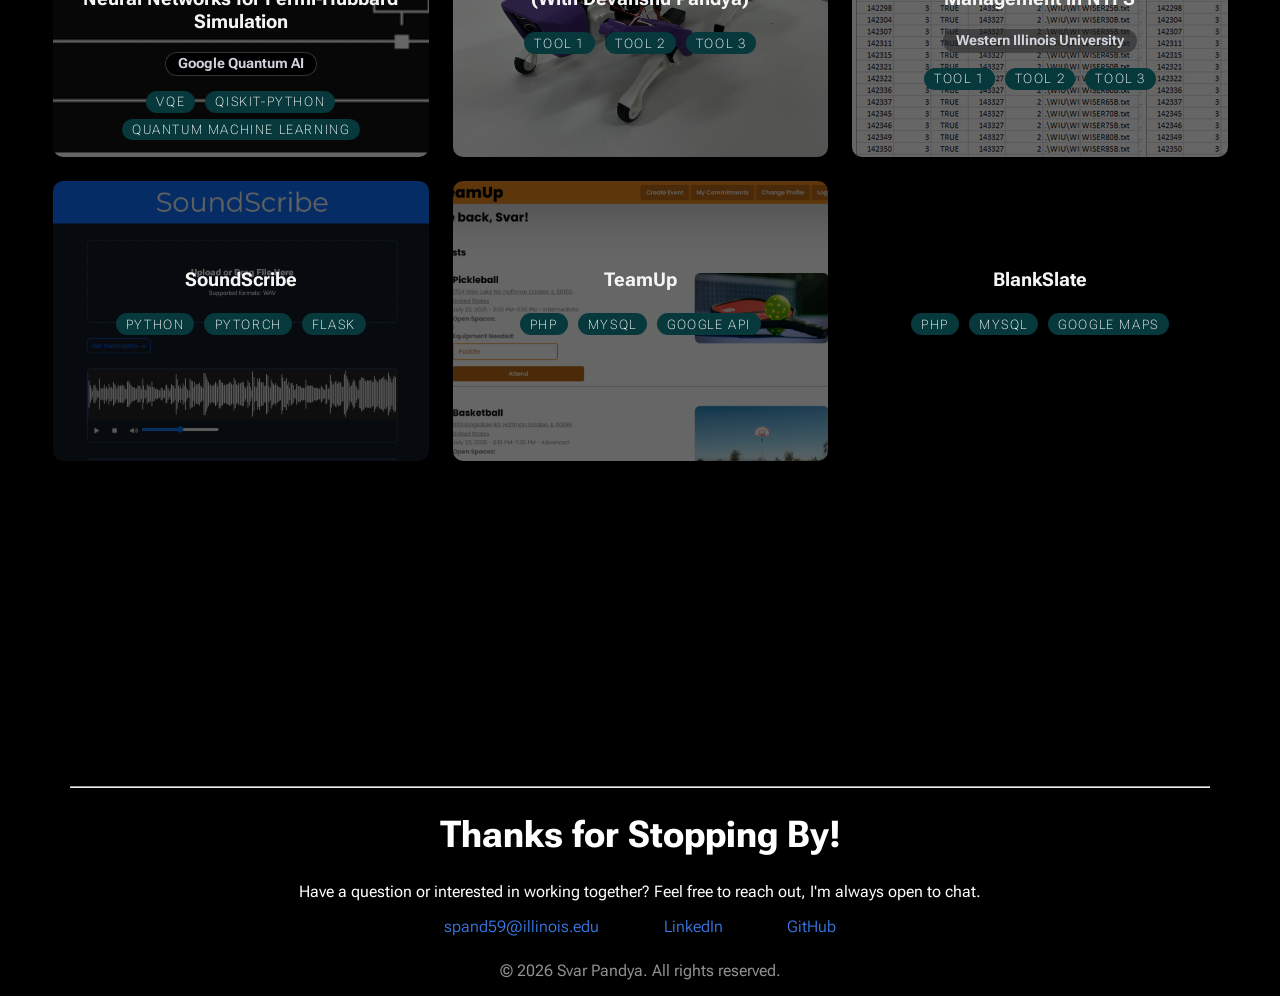
==== commit 7fecbc22: "completed contacts section" ====
--- a/index.html
+++ b/index.html
@@ -299,6 +299,16 @@
         </tr>
     </table>
 
+    <hr>
+    <h2 id="contact">Thanks for Stopping By!</h2>
+    <p style="text-align: center">Have a question or interested in working together? Feel free to reach out, I'm always
+        open to chat.<br>
+    <div class="contactLinksCont">
+        <a href="mailto:spand59@illinois.edu" class="navbar">spand59@illinois.edu</a>
+        <a href="https://www.linkedin.com/in/svar-pandya" class="navbar">LinkedIn</a>
+        <a href="https://www.github.com/SVPandya" class="navbar">GitHub</a>
+    </div>
+    </p>
     <footer>
         <p>© 2026 Svar Pandya. All rights reserved.</p>
     </footer>
--- a/index.css
+++ b/index.css
@@ -584,4 +584,25 @@
     box-shadow:
         0 0 6px #f2476c,
         0 0 12px 4px #f2476c;
+}
+
+#contact {
+    margin-top: 2%;
+    text-align: center;
+}
+
+.contactLinksCont {
+    margin: auto;
+    width: 40%;
+    text-align: center;
+}
+
+.contactLinksCont a {
+    color: #3b7dee;
+}
+
+footer {
+    margin-top: 2%;
+    text-align: center;
+    color: #909192;
 }
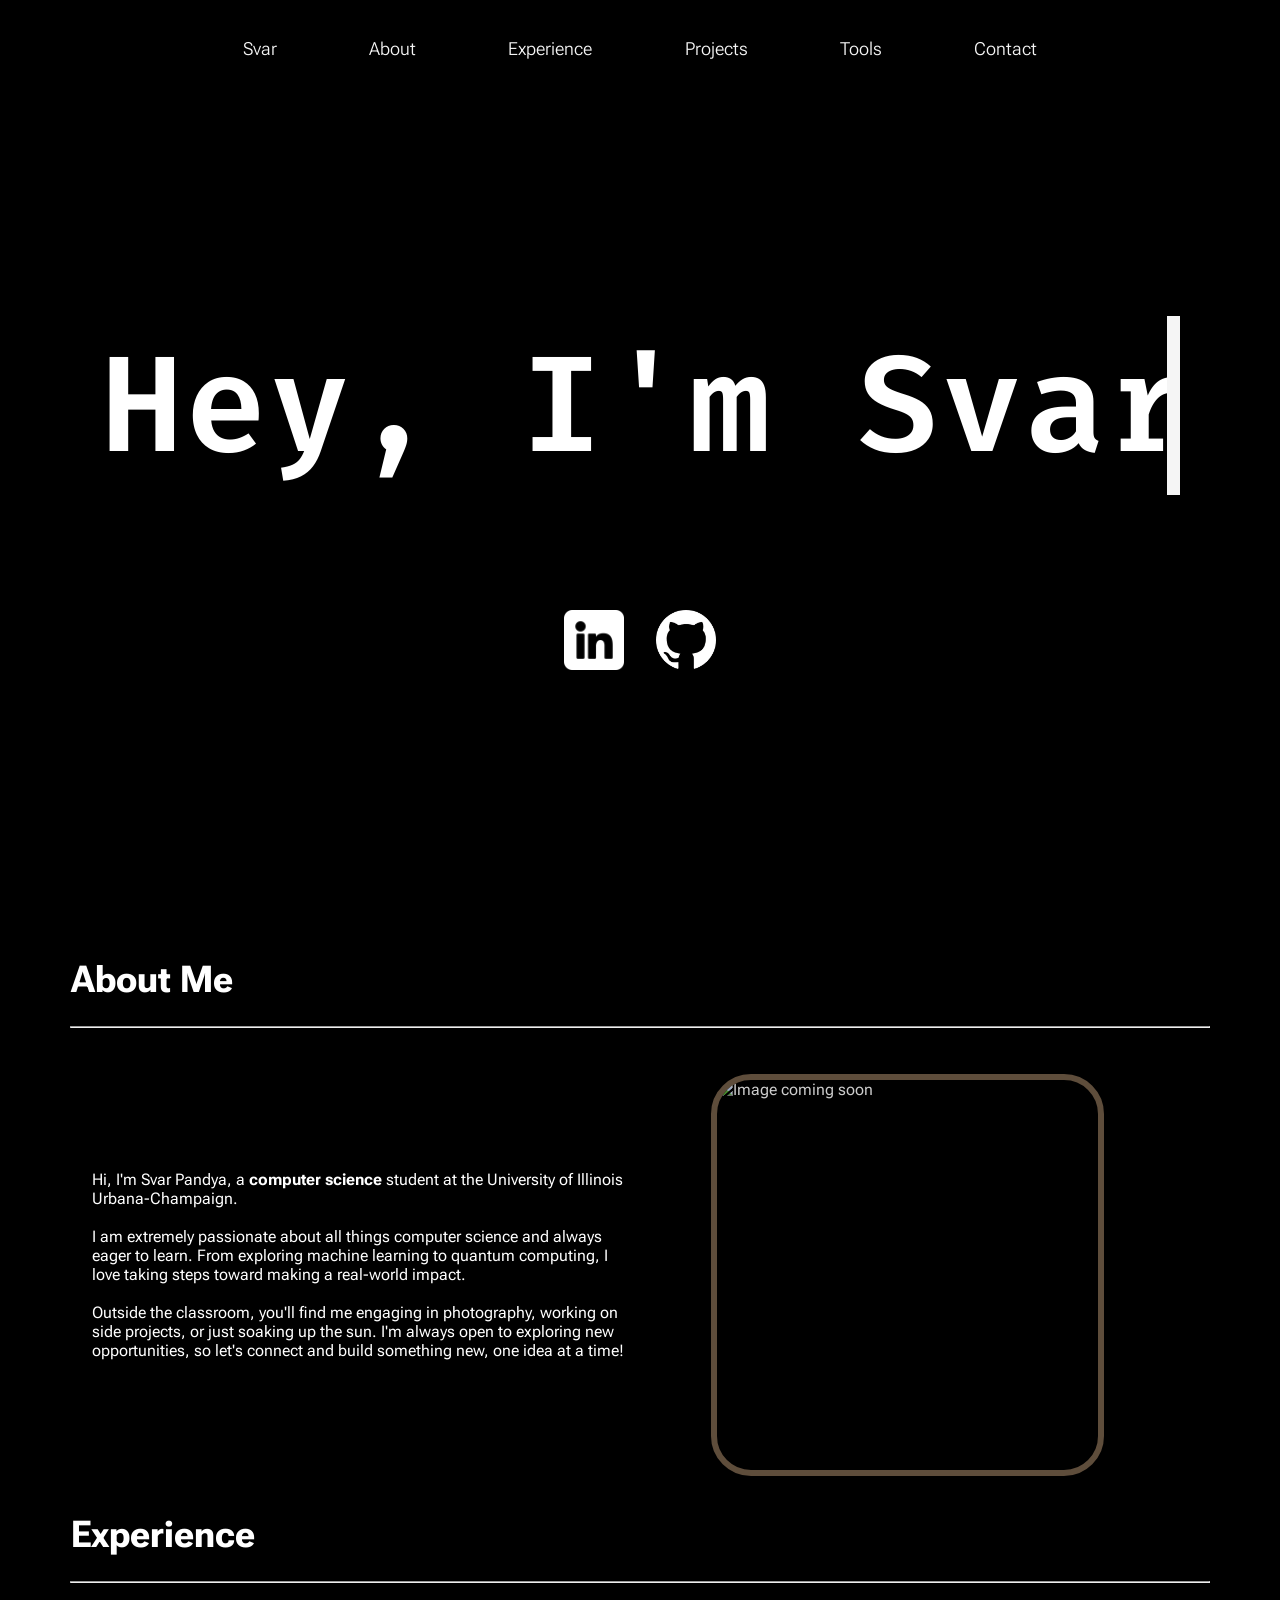
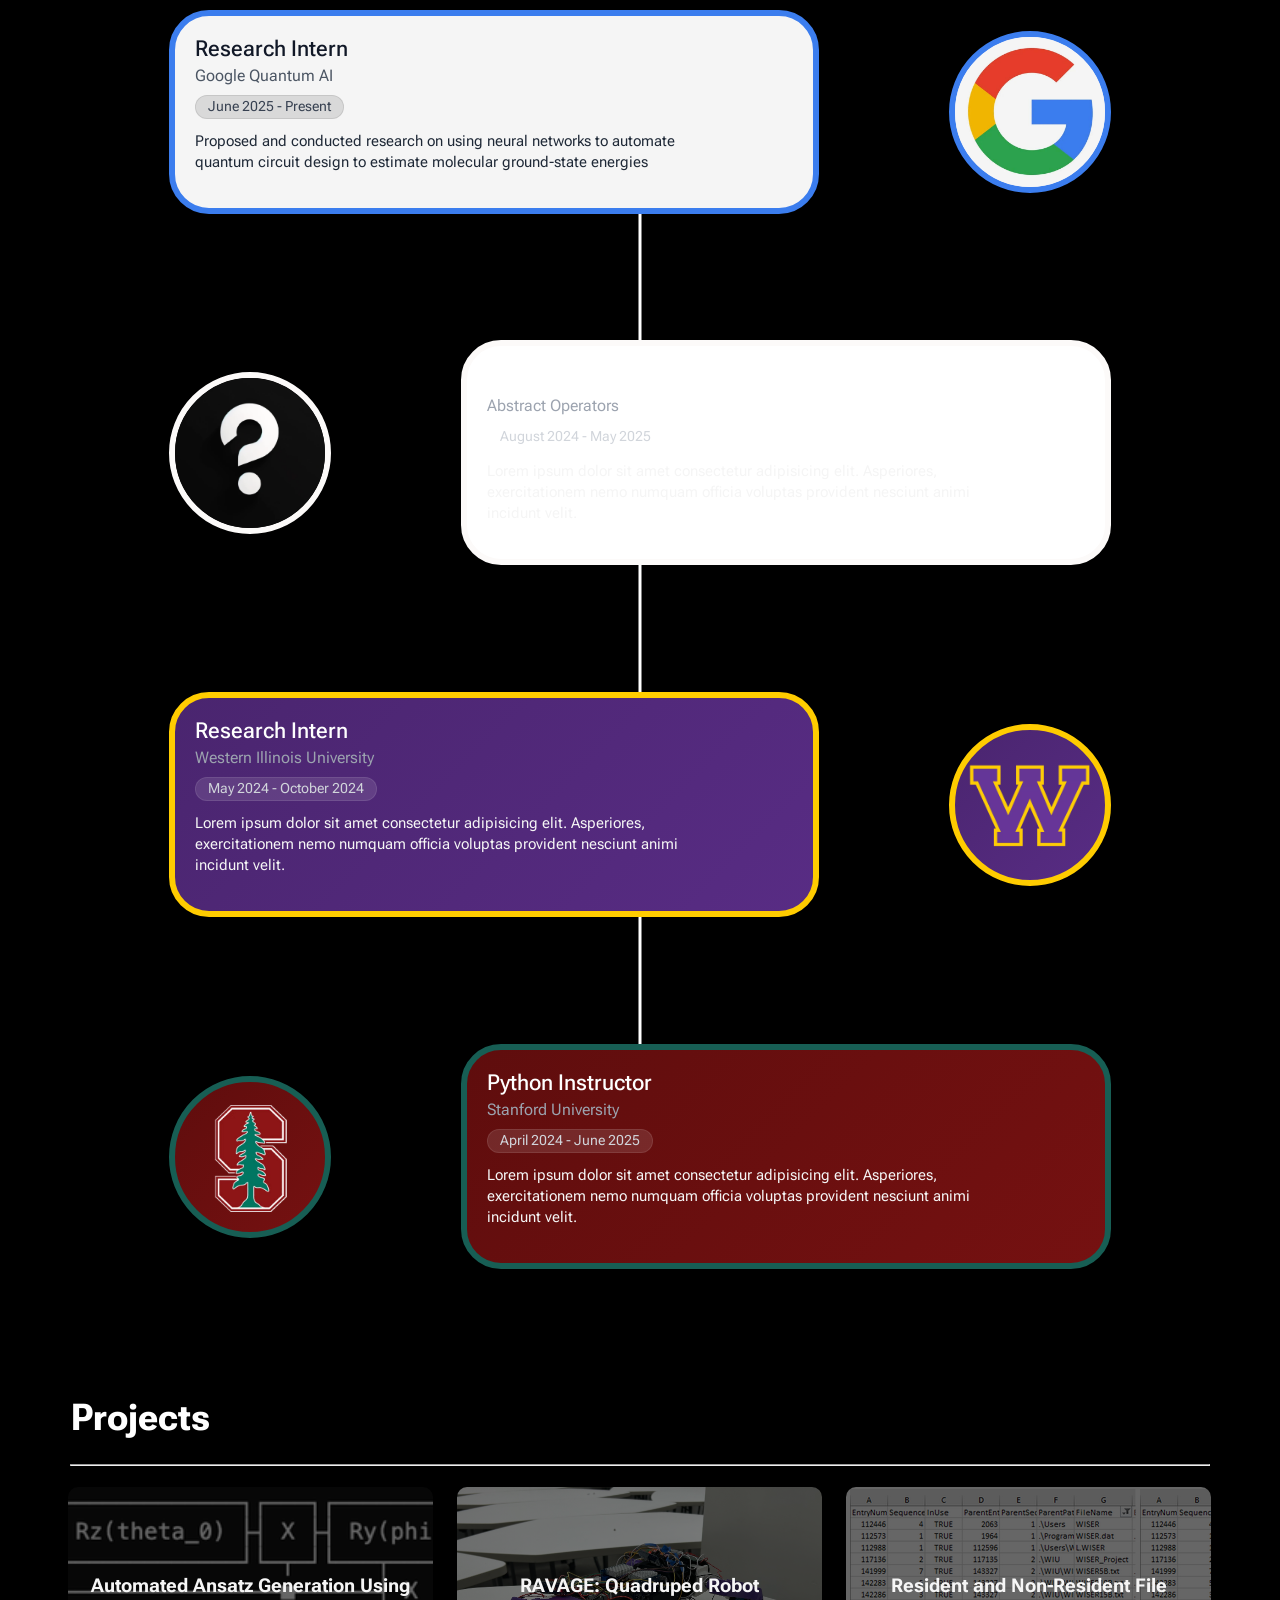
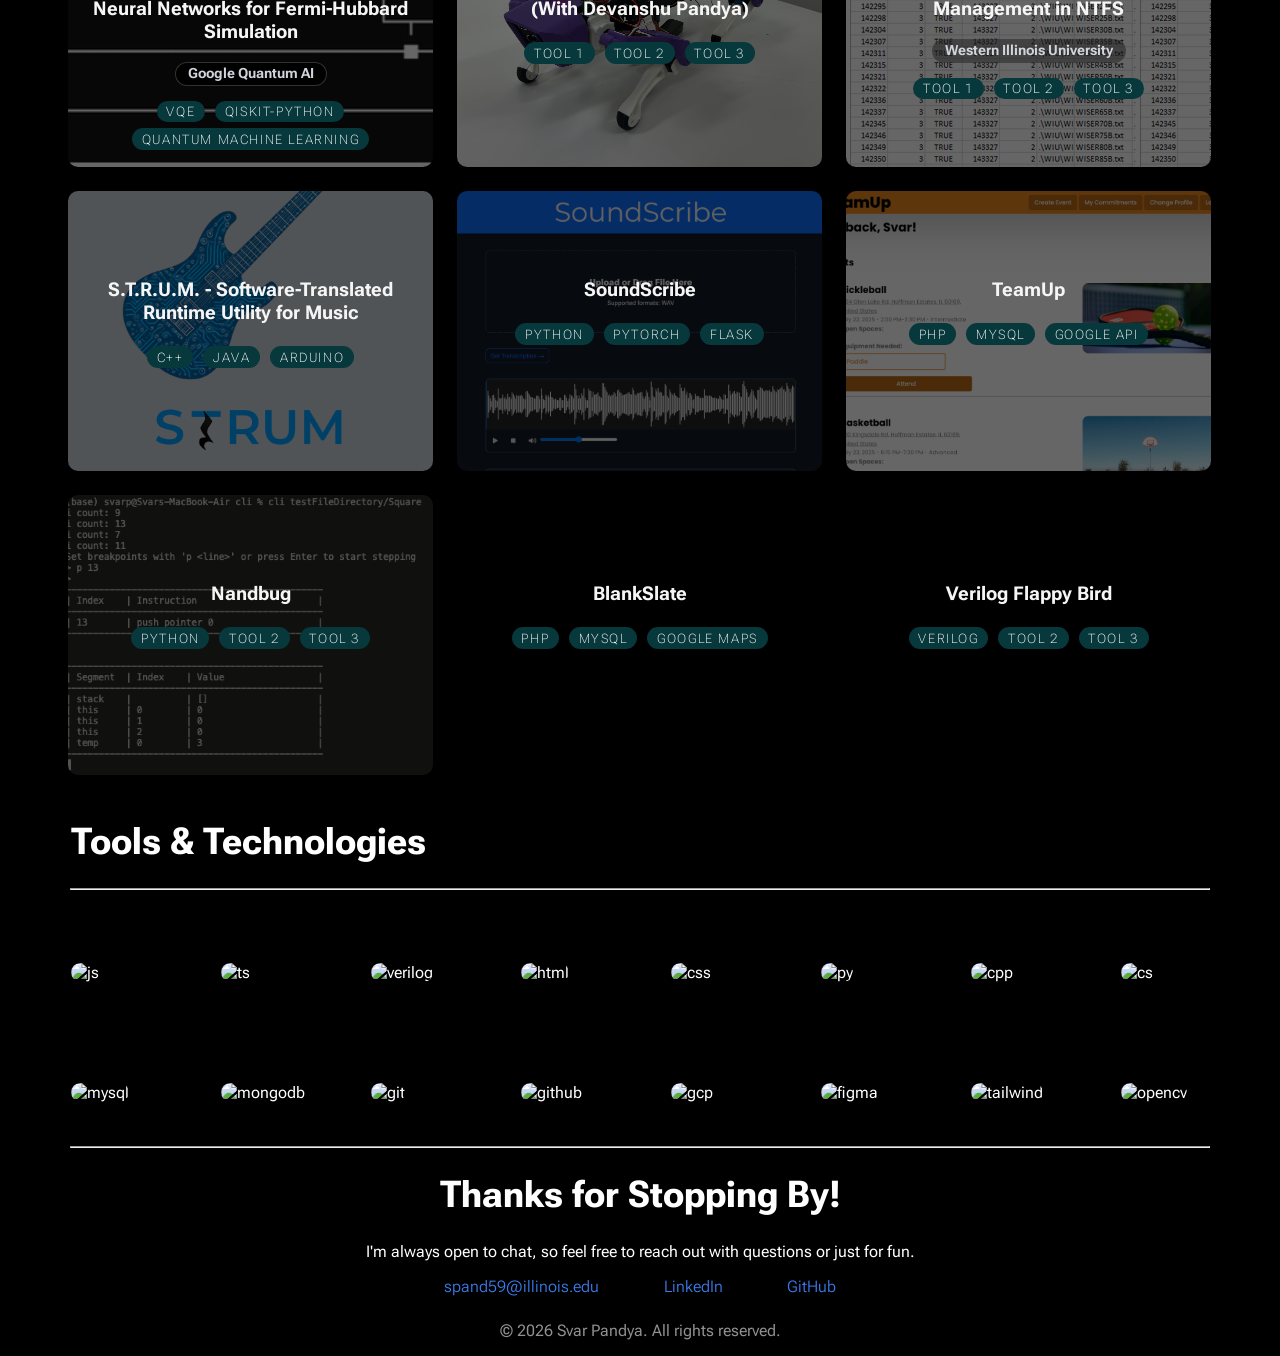
==== commit b4405d6c: "changed theme colors and added scroll margin" ====
--- a/index.html
+++ b/index.html
@@ -22,7 +22,7 @@
         <a href="#about" class="navbar">About</a>
         <a href="#experience" class="navbar">Experience</a>
         <a href="#projects" class="navbar">Projects</a>
-        <a href="#techStack" class="navbar">Tools</a>
+        <a href="#tools" class="navbar">Tools</a>
         <a href="#contact" class="navbar">Contact</a>
     </nav>
     <div id="nav-trigger"></div>
@@ -67,7 +67,6 @@
                     projects, or just soaking up the sun. I'm always open to exploring new opportunities, so let's
                     connect and build something new, one idea at a time!
                     <br><br>
-                    Email: spandya [at] imsa [dot] edu
                 </p>
             </td>
             <td style="width: 47%; padding: 3%;">
@@ -90,7 +89,7 @@
                     <h3 style="color: #111827">Research Intern</h3>
                     <h4 style="color: #4b5563">Google Quantum AI</h4>
                     <p class="experienceDate" style="color: #374151; background: rgba(0, 0, 0, 0.113);
-    border: 1px solid rgba(0, 0, 0, 0.091);">June 2025 - May 2026</p>
+    border: 1px solid rgba(0, 0, 0, 0.091);">June 2025 - Present</p>
                     <p class="experienceDescription" style="color: #1f2937">
                         Proposed and conducted research on using neural networks to automate quantum circuit design to
                         estimate molecular ground-state energies
@@ -202,7 +201,7 @@
             </td>
             <td style="width: 33%;">
                 <div class="projects-grid">
-                    <a href="Projects/SoundScribe.html" class="projLink">
+                    <a href="Projects/wiu.html" class="projLink">
                         <div id="ntfsFile" class="projDiv">
                             <h3>Resident and Non-Resident File Management in NTFS</h3>
                             <h4 style="display: inline-block;
@@ -229,6 +228,21 @@
         </tr>
         <tr>
             <td style="width: 33%;">
+                <a href="Projects/strum.html" class="projLink">
+                    <!-- <a href="Projects/SoundScribe.html" class="proj"> -->
+                    <div class="projDiv" id="strum">
+                        <!-- <div class="proj"> -->
+                        <h3>S.T.R.U.M. - Software-Translated Runtime Utility for Music</h3>
+                        <div id="toolContainer">
+                            <p class="tools">C++</p>
+                            <p class="tools">Java</p>
+                            <p class="tools">Arduino</p>
+                        </div>
+                        <!-- <img src="images/SoundScribeImages/third.png" alt="Image coming soon!" class="display-img"> -->
+                    </div>
+                </a>
+            </td>
+            <td style="width: 33%;">
                 <a href="Projects/SoundScribe.html" class="projLink">
                     <!-- <a href="Projects/SoundScribe.html" class="proj"> -->
                     <div class="projDiv" id="soundscribe">
@@ -257,6 +271,22 @@
                     </div>
                 </a>
             </td>
+
+
+        </tr>
+        <tr>
+            <td style="width: 33%;">
+                <a href="Projects/vmStackVisualizer.html" class="projLink">
+                    <div class="projDiv" id="nandbug">
+                        <h3>Nandbug</h3>
+                        <div id="toolContainer">
+                            <p class="tools">Python</p>
+                            <p class="tools">Tool 2</p>
+                            <p class="tools">Tool 3</p>
+                        </div>
+                    </div>
+                </a>
+            </td>
             <td style="width: 33%;">
                 <a href="Projects/BlankSlate.html" class="projLink">
                     <div class="projDiv" id="blankslate">
@@ -269,23 +299,8 @@
                     </div>
                 </a>
             </td>
-
-        </tr>
-        <tr>
-            <td style="width: 33%;">
-                <a href="Projects/BlankSlate.html" class="projLink">
-                    <div class="projDiv" id="blankslate">
-                        <h3>VM Stack Visualizer</h3>
-                        <div id="toolContainer">
-                            <p class="tools">Tool 1</p>
-                            <p class="tools">Tool 2</p>
-                            <p class="tools">Tool 3</p>
-                        </div>
-                    </div>
-                </a>
-            </td>
-            <td style="width: 33%;">
-                <a href="Projects/BlankSlate.html" class="projLink">
+            <td style="width: 33%;">
+                <a href="Projects/flappyBird.html" class="projLink">
                     <div class="projDiv" id="blankslate">
                         <h3>Verilog Flappy Bird</h3>
                         <div id="toolContainer">
@@ -299,10 +314,74 @@
         </tr>
     </table>
 
+    <h2 id="tools">Tools & Technologies</h2>
+    <hr>
+    <div id="rowOne">
+        <div class="marquee-track">
+            <div class="row1"><img class="toolImg" src="https://skillicons.dev/icons?i=js" alt="js"></div>
+            <div class="row1"><img class="toolImg" src="https://skillicons.dev/icons?i=ts" alt="ts"></div>
+            <div class="row1"><img class="toolImg" src="https://skillicons.dev/icons?i=verilog" alt="verilog"></div>
+            <div class="row1"><img class="toolImg" src="https://skillicons.dev/icons?i=html" alt="html"></div>
+            <div class="row1"><img class="toolImg" src="https://skillicons.dev/icons?i=css" alt="css"></div>
+            <div class="row1"><img class="toolImg" src="https://skillicons.dev/icons?i=py" alt="py"></div>
+            <div class="row1"><img class="toolImg" src="https://skillicons.dev/icons?i=cpp" alt="cpp"></div>
+            <div class="row1"><img class="toolImg" src="https://skillicons.dev/icons?i=cs" alt="cs"></div>
+            <div class="row1"><img class="toolImg" src="https://skillicons.dev/icons?i=java" alt="java"></div>
+            <div class="row1"><img class="toolImg" src="https://skillicons.dev/icons?i=php" alt="php"></div>
+            <div class="row1"><img class="toolImg" src="https://skillicons.dev/icons?i=react" alt="react"></div>
+            <div class="row2"><img class="toolImg" src="https://skillicons.dev/icons?i=nodejs" alt="nodejs"></div>
+            <div class="row1"><img class="toolImg" src="https://skillicons.dev/icons?i=flask" alt="flask"></div>
+            <div class="row1"><img class="toolImg" src="https://skillicons.dev/icons?i=js" alt="js"></div>
+            <div class="row1"><img class="toolImg" src="https://skillicons.dev/icons?i=ts" alt="ts"></div>
+            <div class="row1"><img class="toolImg" src="https://skillicons.dev/icons?i=verilog" alt="verilog"></div>
+            <div class="row1"><img class="toolImg" src="https://skillicons.dev/icons?i=html" alt="html"></div>
+            <div class="row1"><img class="toolImg" src="https://skillicons.dev/icons?i=css" alt="css"></div>
+            <div class="row1"><img class="toolImg" src="https://skillicons.dev/icons?i=py" alt="py"></div>
+            <div class="row1"><img class="toolImg" src="https://skillicons.dev/icons?i=cpp" alt="cpp"></div>
+            <div class="row1"><img class="toolImg" src="https://skillicons.dev/icons?i=cs" alt="cs"></div>
+            <div class="row1"><img class="toolImg" src="https://skillicons.dev/icons?i=java" alt="java"></div>
+            <div class="row1"><img class="toolImg" src="https://skillicons.dev/icons?i=php" alt="php"></div>
+            <div class="row1"><img class="toolImg" src="https://skillicons.dev/icons?i=react" alt="react"></div>
+            <div class="row2"><img class="toolImg" src="https://skillicons.dev/icons?i=nodejs" alt="nodejs"></div>
+            <div class="row1"><img class="toolImg" src="https://skillicons.dev/icons?i=flask" alt="flask"></div>
+        </div>
+    </div>
+    <div id="rowTwo">
+        <div class="marquee-track">
+            <div class="row2"><img class="toolImg" src="https://skillicons.dev/icons?i=mysql" alt="mysql"></div>
+            <div class="row2"><img class="toolImg" src="https://skillicons.dev/icons?i=mongodb" alt="mongodb"></div>
+            <div class="row2"><img class="toolImg" src="https://skillicons.dev/icons?i=git" alt="git"></div>
+            <div class="row2"><img class="toolImg" src="https://skillicons.dev/icons?i=github" alt="github"></div>
+            <div class="row2"><img class="toolImg" src="https://skillicons.dev/icons?i=gcp" alt="gcp"></div>
+            <div class="row2"><img class="toolImg" src="https://skillicons.dev/icons?i=figma" alt="figma"></div>
+            <div class="row2"><img class="toolImg" src="https://skillicons.dev/icons?i=tailwind" alt="tailwind"></div>
+            <div class="row2"><img class="toolImg" src="https://skillicons.dev/icons?i=opencv" alt="opencv"></div>
+            <div class="row2"><img class="toolImg" src="https://skillicons.dev/icons?i=pytorch" alt="pytorch"></div>
+            <div class="row2"><img class="toolImg" src="https://skillicons.dev/icons?i=tensorflow" alt="tensorflow">
+            </div>
+            <div class="row2"><img class="toolImg" src="https://skillicons.dev/icons?i=arduino" alt="arduino"></div>
+            <div class="row2"><img class="toolImg" src="https://skillicons.dev/icons?i=raspberrypi" alt="raspberrypi">
+            </div>
+            <div class="row2"><img class="toolImg" src="https://skillicons.dev/icons?i=mysql" alt="mysql"></div>
+            <div class="row2"><img class="toolImg" src="https://skillicons.dev/icons?i=mongodb" alt="mongodb"></div>
+            <div class="row2"><img class="toolImg" src="https://skillicons.dev/icons?i=git" alt="git"></div>
+            <div class="row2"><img class="toolImg" src="https://skillicons.dev/icons?i=github" alt="github"></div>
+            <div class="row2"><img class="toolImg" src="https://skillicons.dev/icons?i=gcp" alt="gcp"></div>
+            <div class="row2"><img class="toolImg" src="https://skillicons.dev/icons?i=figma" alt="figma"></div>
+            <div class="row2"><img class="toolImg" src="https://skillicons.dev/icons?i=tailwind" alt="tailwind"></div>
+            <div class="row2"><img class="toolImg" src="https://skillicons.dev/icons?i=opencv" alt="opencv"></div>
+            <div class="row2"><img class="toolImg" src="https://skillicons.dev/icons?i=pytorch" alt="pytorch"></div>
+            <div class="row2"><img class="toolImg" src="https://skillicons.dev/icons?i=tensorflow" alt="tensorflow">
+            </div>
+            <div class="row2"><img class="toolImg" src="https://skillicons.dev/icons?i=arduino" alt="arduino"></div>
+            <div class="row2"><img class="toolImg" src="https://skillicons.dev/icons?i=raspberrypi" alt="raspberrypi">
+            </div>
+        </div>
+    </div>
+
     <hr>
     <h2 id="contact">Thanks for Stopping By!</h2>
-    <p style="text-align: center">Have a question or interested in working together? Feel free to reach out, I'm always
-        open to chat.<br>
+    <p style="text-align: center">I'm always open to chat, so feel free to reach out with questions or just for fun.<br>
     <div class="contactLinksCont">
         <a href="mailto:spand59@illinois.edu" class="navbar">spand59@illinois.edu</a>
         <a href="https://www.linkedin.com/in/svar-pandya" class="navbar">LinkedIn</a>
--- a/index.css
+++ b/index.css
@@ -67,7 +67,11 @@
 /* On hover, change color and move up */
 .navbar:hover {
     color: transparent;
-    background: linear-gradient(-45deg, #216c5e, var(--clr-4), #4db7a6, #6ff0db, #4db7a6, var(--clr-4), #216c5e);
+    /* background: linear-gradient(-45deg, #216c5e, var(--clr-4), #4db7a6, #6ff0db, #4db7a6, var(--clr-4), #216c5e); */
+    /* background: linear-gradient(-45deg, #1d4ed8, #3b82f6, #6366f1, #8b5cf6, #6366f1, #3b82f6, #1d4ed8); */
+    /* background: linear-gradient(-45deg, #4b5563, #9ca3af, #f3f4f6, #ffffff, #f3f4f6, #9ca3af, #4b5563); */
+    /* background: linear-gradient(-45deg, #005582, #0369a1, #0ea5e9, #38bdf8, #06b6d4, #38bdf8, #0ea5e9, #0369a1, #005582); */
+    background: linear-gradient(-45deg, #4a3b2c, #755f4a, #a38a70, #d5c6af, #a38a70, #755f4a, #4a3b2c);
     background-clip: text;
     /* Clip the gradient to the text */
     -webkit-background-clip: text;
@@ -79,11 +83,13 @@
 }
 
 #about {
+    scroll-margin-top: 55px;
     padding-top: 20px;
     margin-top: -20px;
 }
 
 #projects {
+    scroll-margin-top: 55px;
     padding-top: 20px;
     margin-top: -20px;
 }
@@ -260,7 +266,7 @@
 }
 
 table {
-    width: 95%;
+    width: 92.5%;
     margin: auto;
 }
 
@@ -286,6 +292,14 @@
 
 }
 
+#strum {
+    background-image: url(images/strumLogo.png);
+    background-size: cover;
+    background-position: 50% 80%;
+    background-color: rgba(0, 0, 0, 0.6);
+
+}
+
 #teamup {
     background-image: url(images/TeamUpImages/mainPic.png);
     background-size: cover;
@@ -297,6 +311,13 @@
     background-image: url(images/BlankSlateImages/MainPic.png);
     background-size: cover;
     background-position: top;
+    background-color: rgba(0, 0, 0, 0.6);
+}
+
+#nandbug {
+    background-image: url(images/VMStack.png);
+    background-size: cover;
+    background-position: 50% 100%;
     background-color: rgba(0, 0, 0, 0.6);
 }
 
@@ -319,9 +340,12 @@
 
 .projDiv:hover {
     transform: translateY(-8px);
+    /* box-shadow:
+        0 0 6px var(--clr-4),
+        0 0 12px 4px var(--clr-4); */
     box-shadow:
-        0 0 6px var(--clr-4),
-        0 0 12px 4px var(--clr-4);
+        0 0 8px #755f4a,
+        0 0 16px 2px #bea993;
 }
 
 
@@ -389,6 +413,10 @@
     /* margin-bottom: 5%; */
 }
 
+#experience {
+    scroll-margin-top: 55px;
+}
+
 .experienceContent {
     display: flex;
     flex-direction: column;
@@ -569,6 +597,9 @@
     overflow: hidden;
     border-radius: 40px;
     transition: all 0.3s ease;
+    border: 6px solid #76604a;
+    /* border: 6px solid #f2476c */
+    filter: brightness(0.8);
 }
 
 #aboutMe {
@@ -582,13 +613,15 @@
 .aboutMeCont:hover {
     transform: translateY(-8px);
     box-shadow:
-        0 0 6px #f2476c,
-        0 0 12px 4px #f2476c;
+        0 0 6px #76604a,
+        0 0 12px 4px #76604a;
+    filter: brightness(1);
 }
 
 #contact {
     margin-top: 2%;
     text-align: center;
+    scroll-margin-top: 55px;
 }
 
 .contactLinksCont {
@@ -605,4 +638,92 @@
     margin-top: 2%;
     text-align: center;
     color: #909192;
+}
+
+#rowOne {
+    height: 120px;
+    overflow: hidden;
+    width: 90%;
+    margin: auto;
+}
+
+#rowTwo {
+    height: 120px;
+    overflow: hidden;
+    width: 90%;
+    margin: auto;
+}
+
+#rowOne .marquee-track {
+    display: flex;
+    align-items: center;
+    width: max-content;
+    height: 100%;
+    animation: leftRoll 12s linear infinite;
+}
+
+#rowTwo .marquee-track {
+    display: flex;
+    align-items: center;
+    width: max-content;
+    height: 100%;
+    animation: rightRoll 12s linear infinite;
+}
+
+.row1 {
+    width: 150px;
+    /* height: 15px; */
+    margin: 30px 0px 0 0;
+    flex: 0 0 auto;
+}
+
+.row2 {
+    width: 150px;
+    /* height: 15px; */
+    margin: 30px 0px 0 0;
+    flex: 0 0 auto;
+}
+
+.row1 img {
+    width: 50%;
+}
+
+.row2 img {
+    width: 50%;
+}
+
+@keyframes leftRoll {
+    0% {
+        transform: translateX(0);
+    }
+
+    100% {
+        transform: translateX(-50%);
+    }
+}
+
+@keyframes rightRoll {
+    0% {
+        transform: translateX(-50%);
+    }
+
+    100% {
+        transform: translateX(0);
+    }
+}
+
+#tools {
+    margin-top: 2.5%;
+    scroll-margin-top: 55px;
+}
+
+.toolImg {
+    transition: all 0.2s ease;
+    border-radius: 22px;
+}
+
+.toolImg:hover {
+    box-shadow:
+        0 0 8px #755f4a,
+        0 0 16px 2px #bea993;
 }
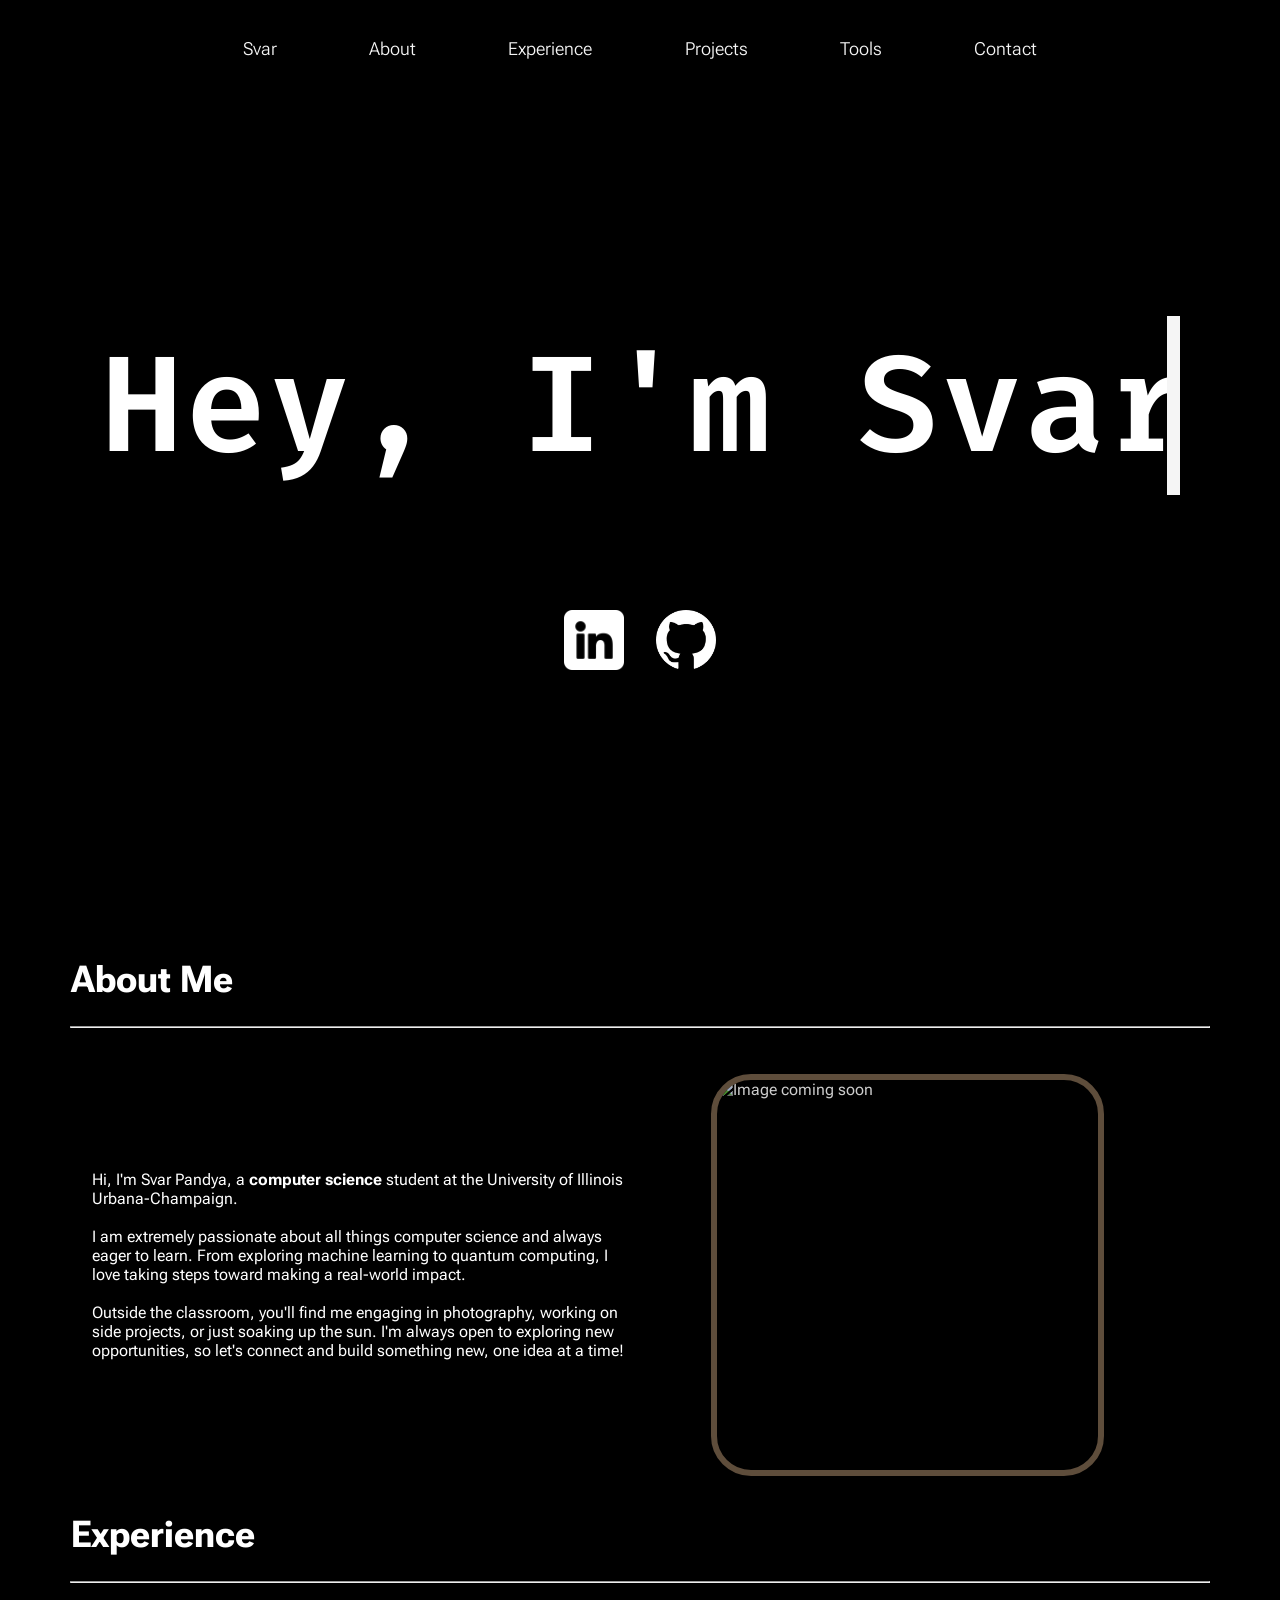
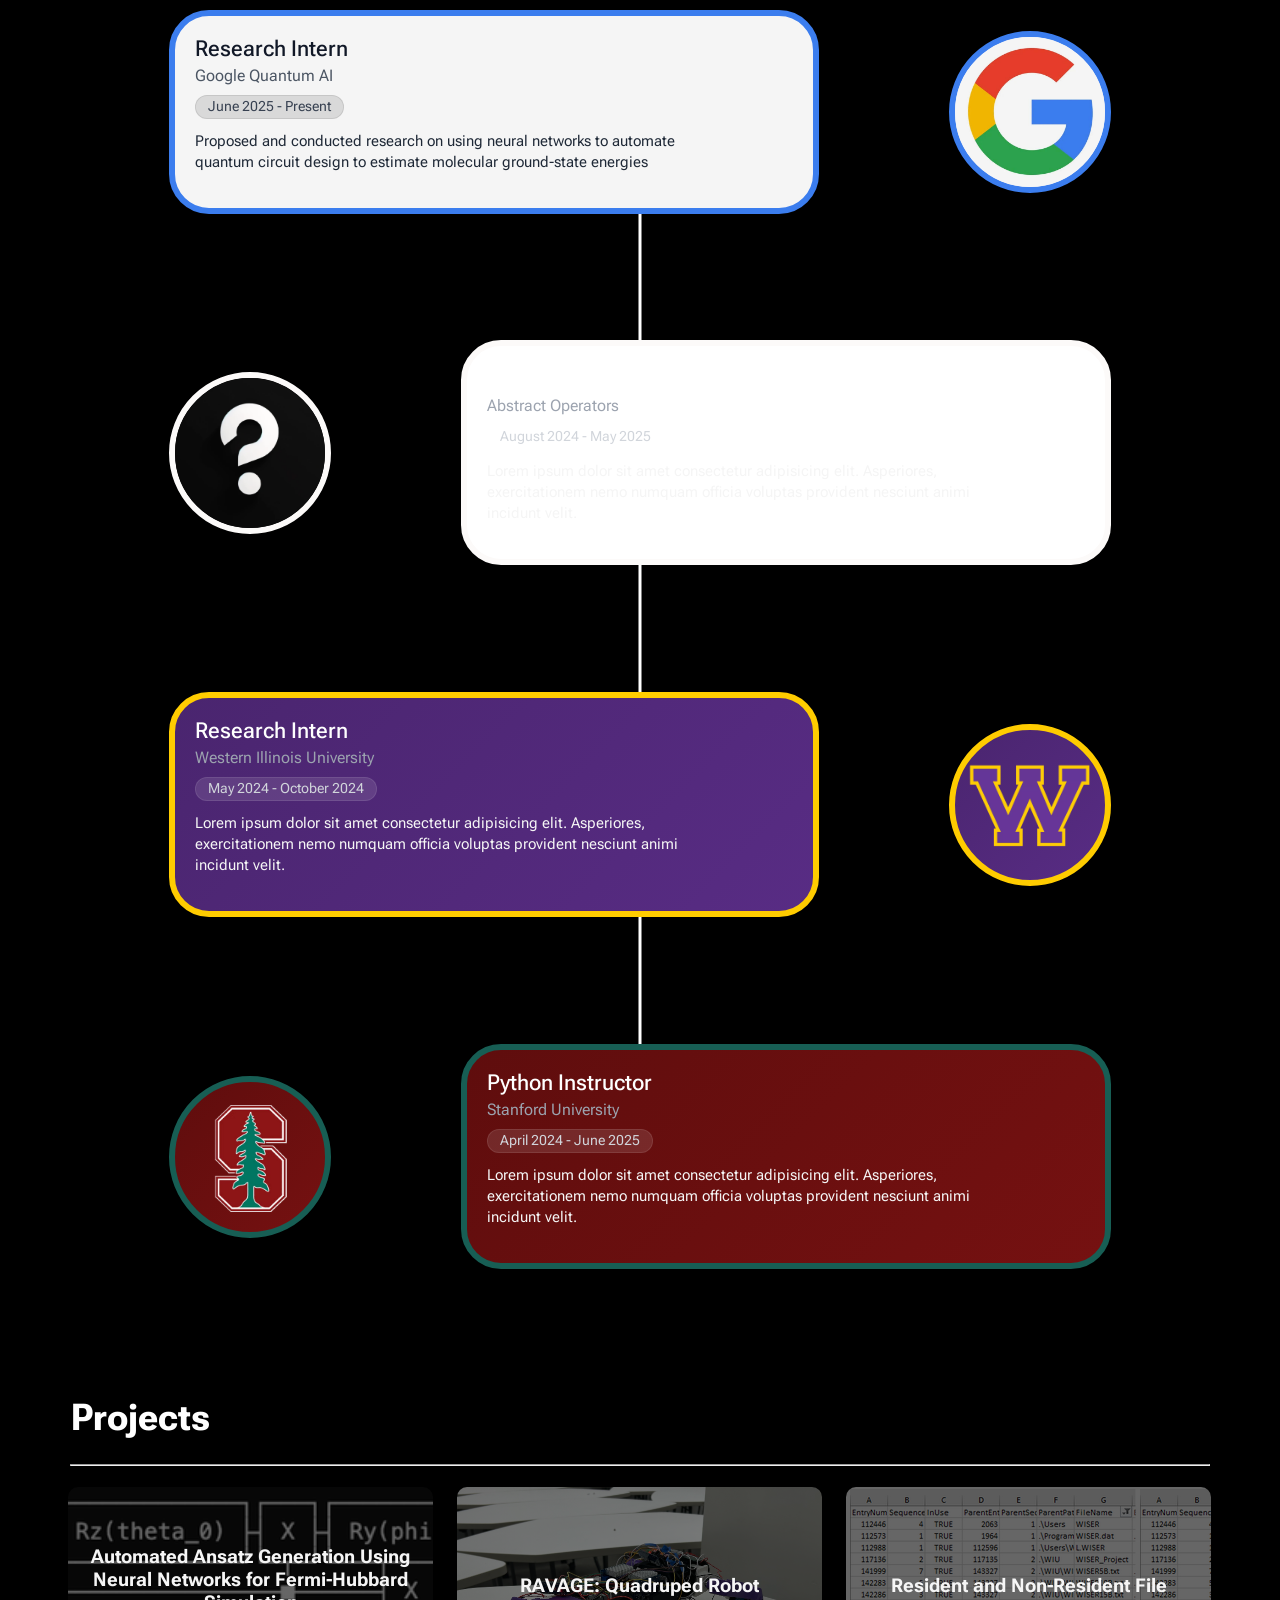
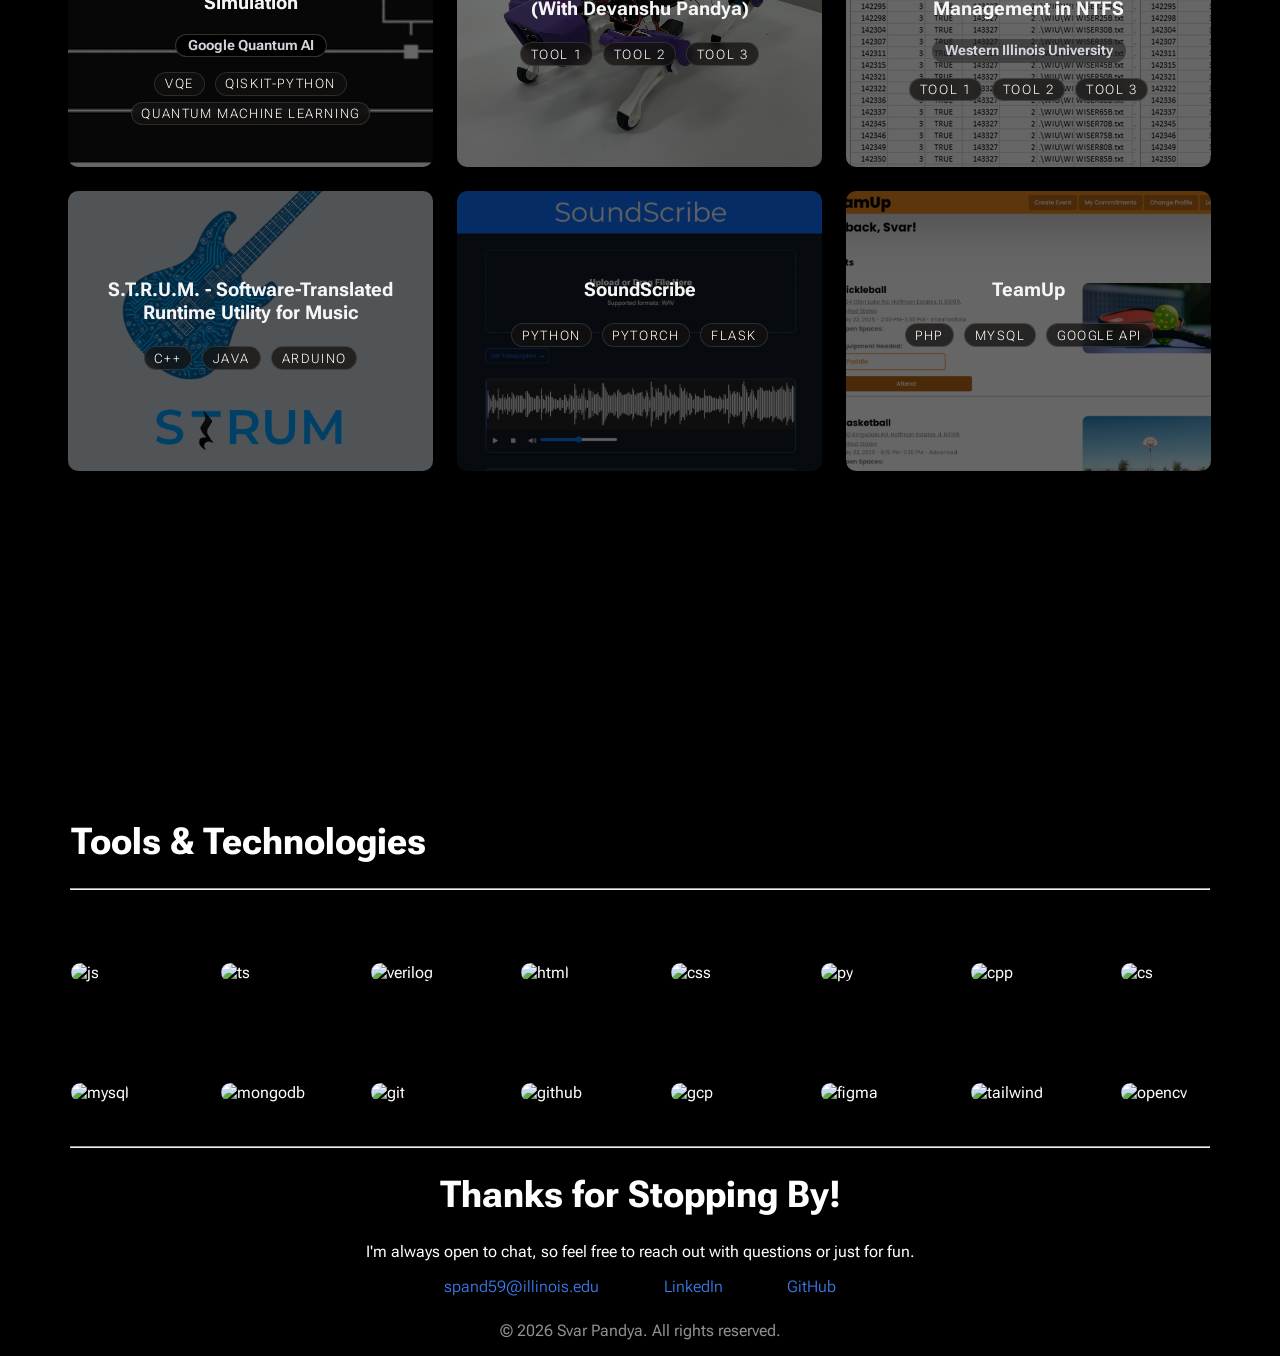
==== commit e907ec66: "small fix" ====
--- a/index.html
+++ b/index.html
@@ -164,7 +164,8 @@
                 <div class="projects-grid">
                     <a href="Projects/SoundScribe.html" class="projLink">
                         <div id="googleAnsatz" class="projDiv">
-                            <h3>Automated Ansatz Generation Using Neural Networks for Fermi-Hubbard Simulation</h3>
+                            <h3 style="margin-top: 2em;">Automated Ansatz Generation Using Neural Networks for
+                                Fermi-Hubbard Simulation</h3>
                             <h4 style="display: inline-block;
     color: #d1d5db;
     font-size: 0.85rem;
--- a/index.css
+++ b/index.css
@@ -355,9 +355,9 @@
     color: #F5F5F5;
 }
 
-.tools {
+/* .tools {
     display: inline-block;
-    background-color: var(--clr-6);
+    background-color: #1f1b18;
     border-radius: 50px;
     padding-left: 3%;
     padding-right: 3%;
@@ -365,6 +365,24 @@
     padding-bottom: 1%;
     margin: 3px;
     font-weight: 100;
+    text-transform: uppercase;
+    letter-spacing: 0.1rem;
+    font-size: smaller;
+} */
+.tools {
+    display: inline-block;
+    background-color: rgba(20, 18, 16, 0.75);
+    border: 1px solid rgba(255, 255, 255, 0.12);
+    backdrop-filter: blur(4px);
+    -webkit-backdrop-filter: blur(4px);
+    border-radius: 50px;
+    padding-left: 3%;
+    padding-right: 3%;
+    padding-top: 1%;
+    padding-bottom: 1%;
+    margin: 3px;
+    font-weight: 200;
+    color: #ffffff;
     text-transform: uppercase;
     letter-spacing: 0.1rem;
     font-size: smaller;
@@ -613,8 +631,8 @@
 .aboutMeCont:hover {
     transform: translateY(-8px);
     box-shadow:
-        0 0 6px #76604a,
-        0 0 12px 4px #76604a;
+        0 0 8px #755f4a,
+        0 0 16px 2px #bea993;
     filter: brightness(1);
 }
 
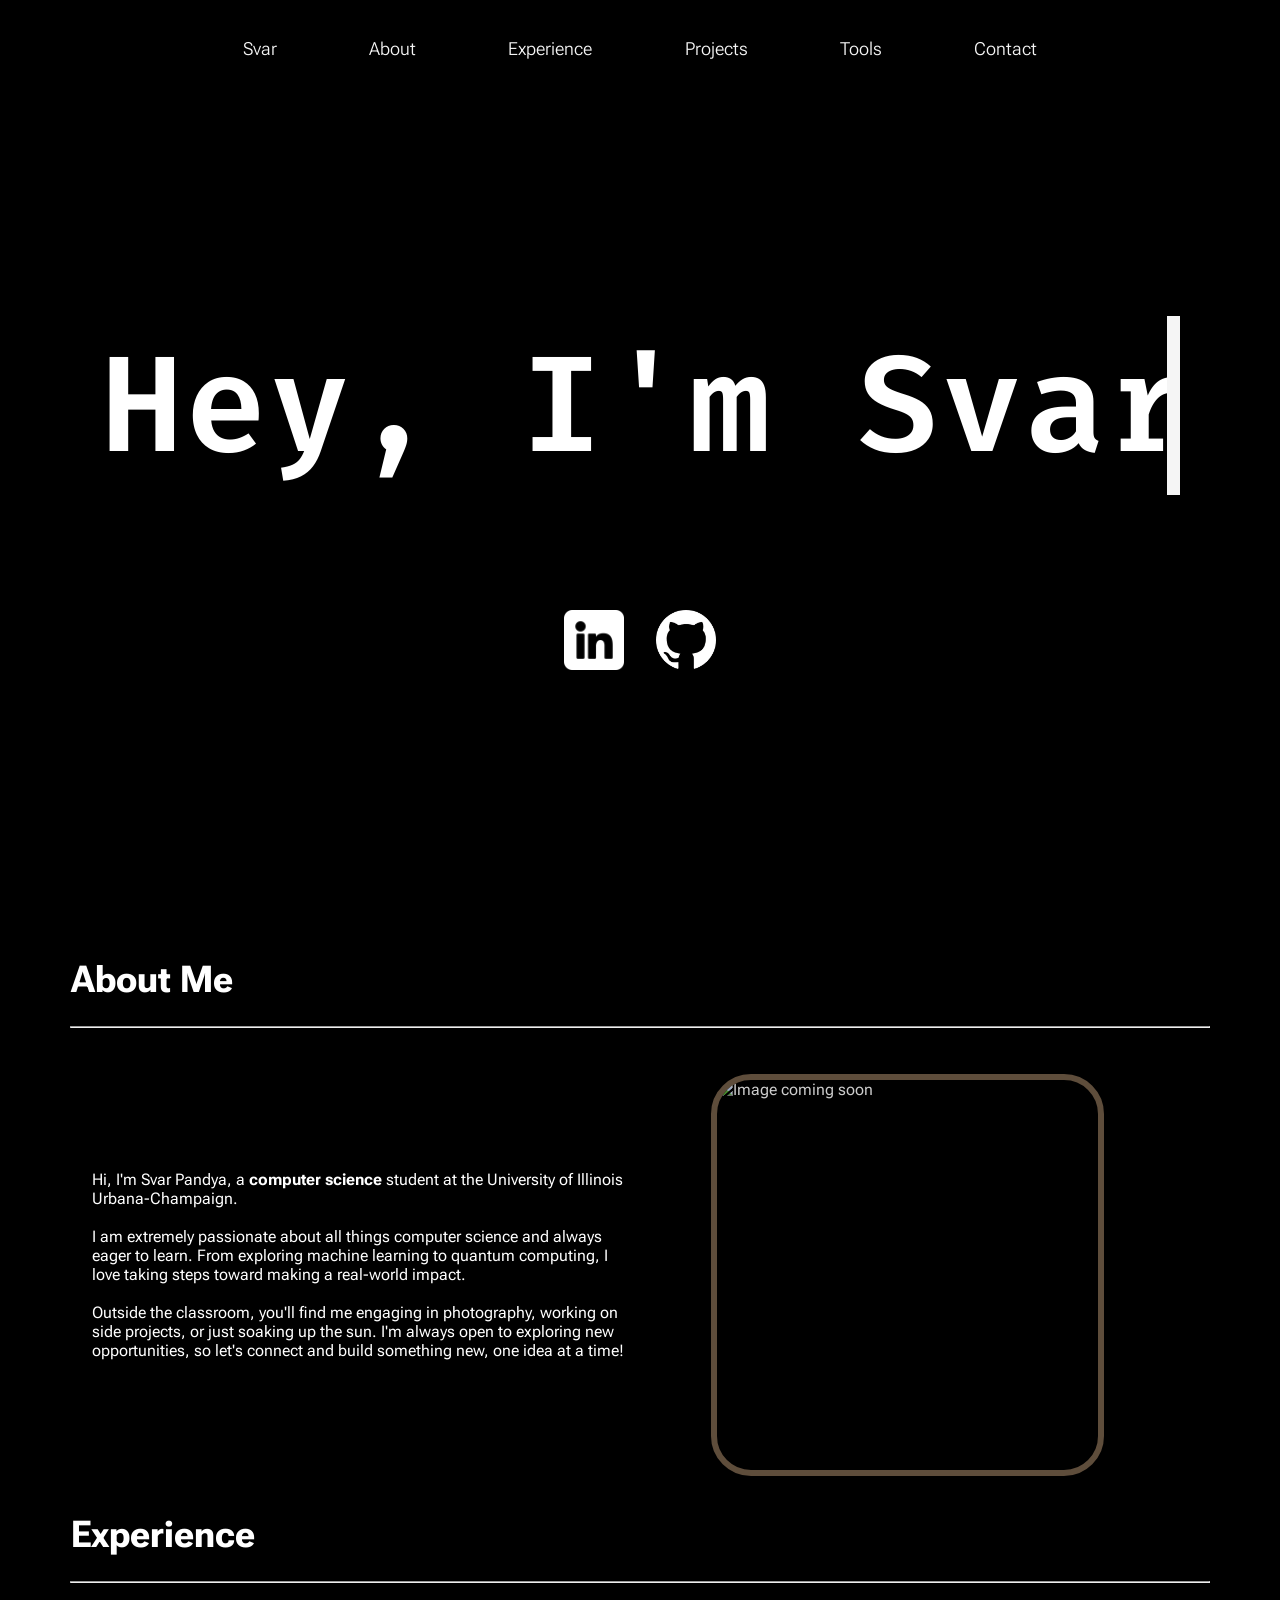
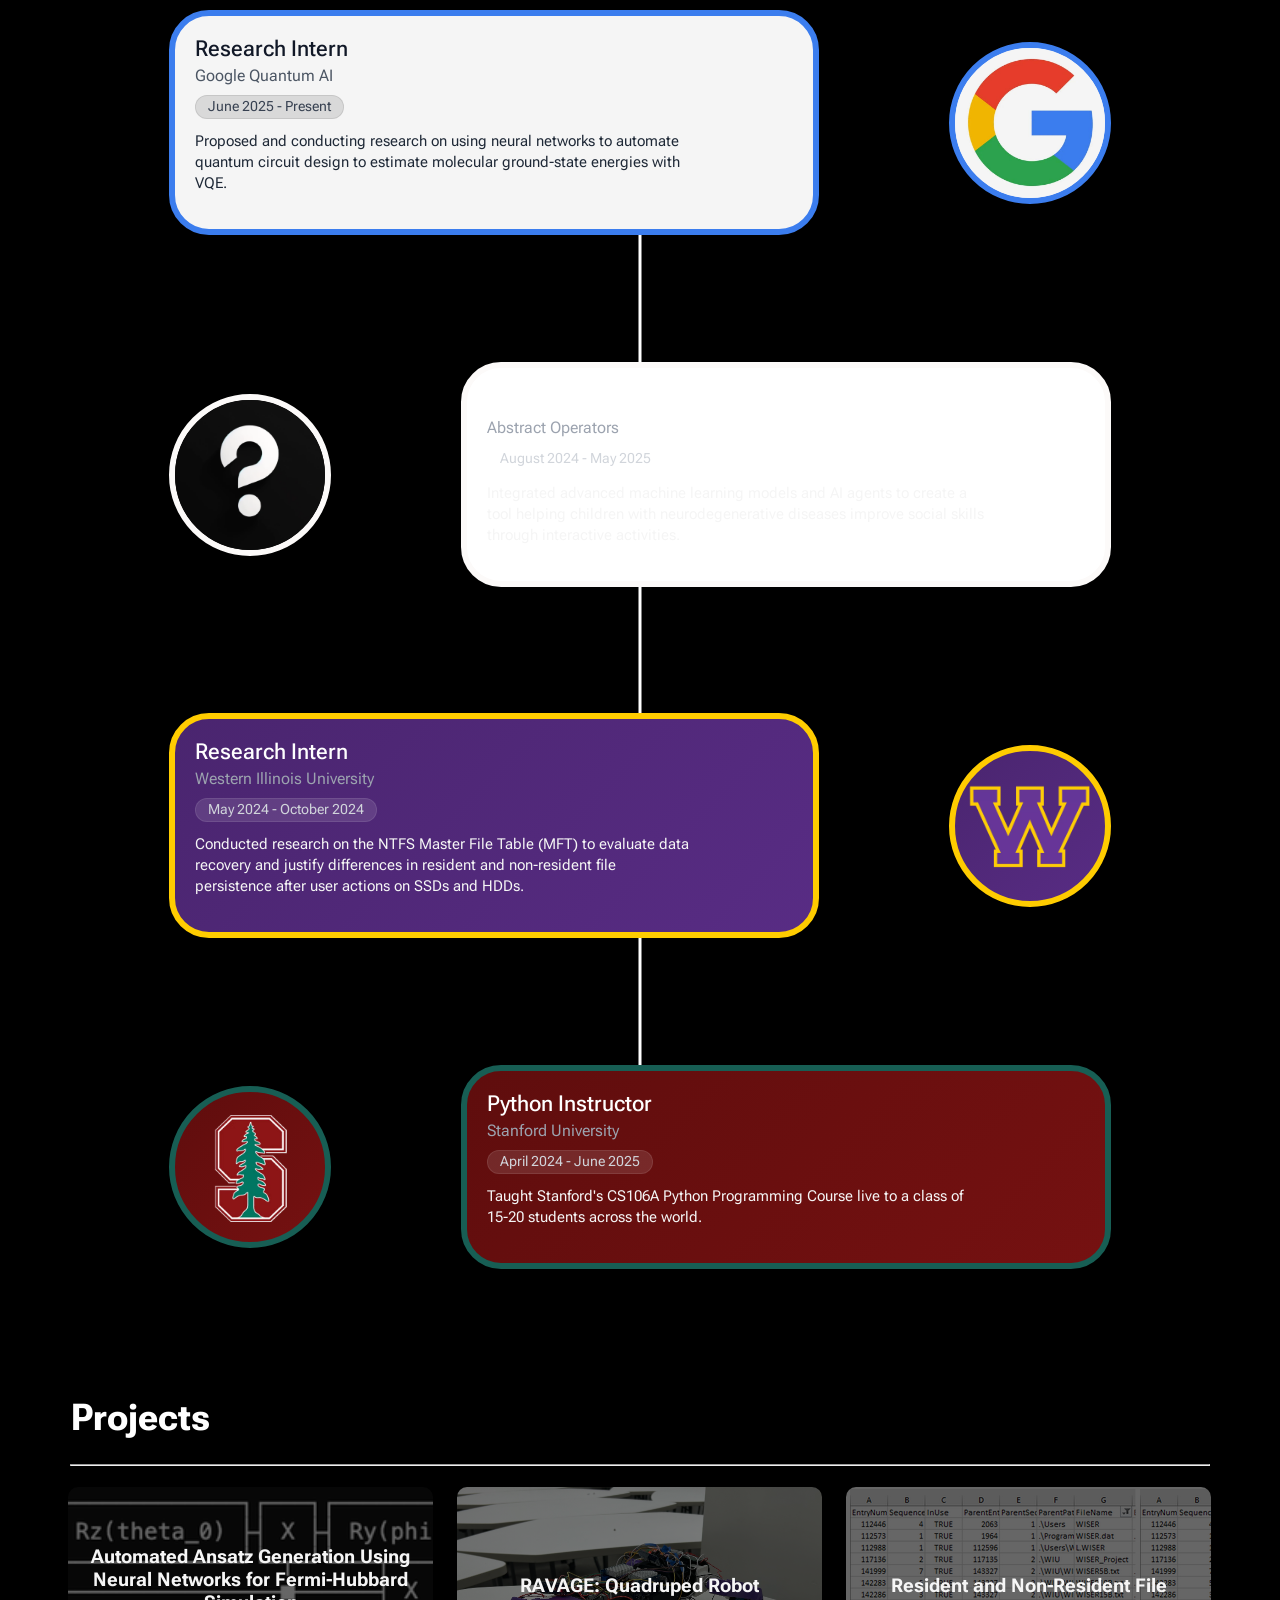
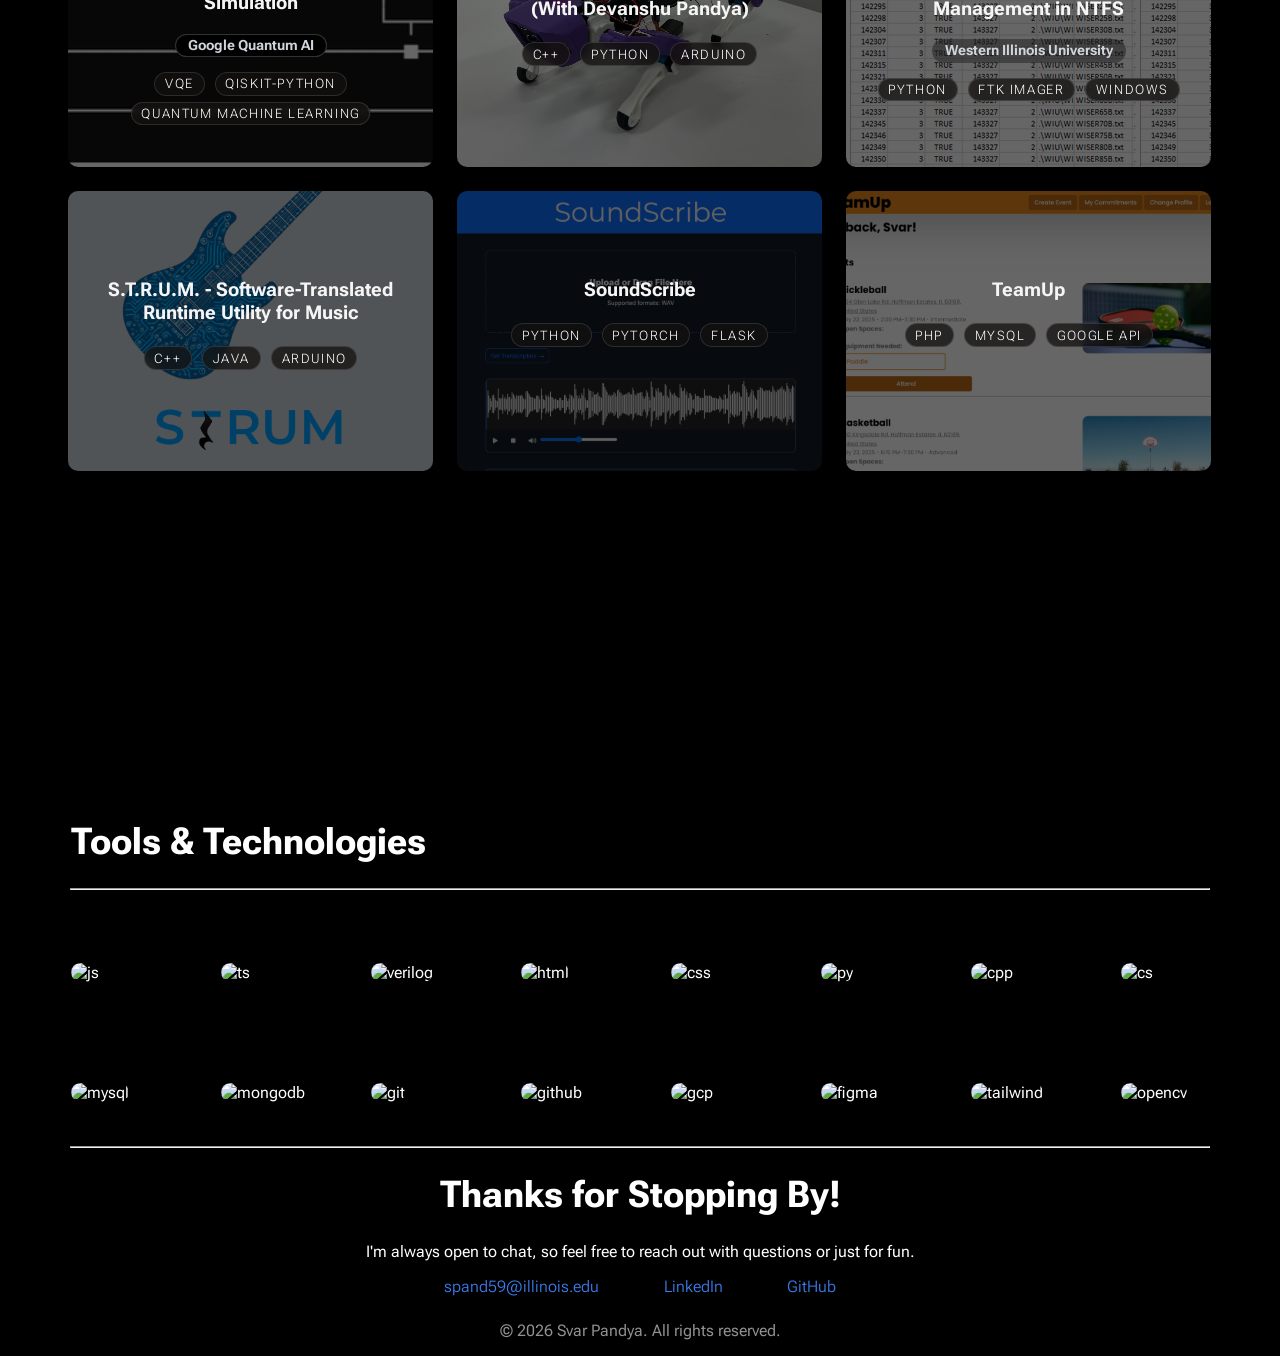
==== commit 42bb28f4: "changed color themes and added project pop up cards" ====
--- a/index.html
+++ b/index.html
@@ -17,6 +17,28 @@
 </head>
 
 <body>
+    <!-- popup card for each project -->
+    <div id="projectModal" class="modal">
+        <div class="modal-backdrop"></div>
+        <div class="modal-content">
+            <button class="modal-close">&times;</button>
+            <div class="modal-body">
+                <div class="slideshow">
+                    <button class="slide-btn" id="prevBtn"><i class="fa-solid fa-angle-left"></i></button>
+                    <!-- <button class="slide-btn" id="prevBtn">‹</button> -->
+
+                    <img id="modalImg" src="" alt="">
+
+                    <button class="slide-btn" id="nextBtn"><i class="fa-solid fa-angle-right"></i></button>
+                </div>
+                <h2 id="modalTitle"></h2>
+                <p id="modalDescription"></p>
+                <div id="modalTools"></div>
+                <a id="modalLink" href="#" target="_blank" class="modal-button">Learn More</a>
+            </div>
+        </div>
+    </div>
+
     <nav>
         <a href="index.html" class="navbar">Svar</a>
         <a href="#about" class="navbar">About</a>
@@ -28,7 +50,7 @@
     <div id="nav-trigger"></div>
 
     <div class="video-section">
-        <video autoplay muted playsinline loop id="myVideo">
+        <video autoplay muted playsin loop id="myVideo">
             <source src="images/portfolioBackground.mp4" type="video/mp4">
         </video>
         <div class="video-overlay"></div>
@@ -91,8 +113,8 @@
                     <p class="experienceDate" style="color: #374151; background: rgba(0, 0, 0, 0.113);
     border: 1px solid rgba(0, 0, 0, 0.091);">June 2025 - Present</p>
                     <p class="experienceDescription" style="color: #1f2937">
-                        Proposed and conducted research on using neural networks to automate quantum circuit design to
-                        estimate molecular ground-state energies
+                        Proposed and conducting research on using neural networks to automate quantum circuit design to
+                        estimate molecular ground-state energies with VQE.
                     </p>
                 </div>
             </div>
@@ -108,8 +130,8 @@
                     <h4>Abstract Operators</h4>
                     <p class="experienceDate">August 2024 - May 2025</p>
                     <p class="experienceDescription">
-                        Lorem ipsum dolor sit amet consectetur adipisicing elit. Asperiores, exercitationem nemo numquam
-                        officia voluptas provident nesciunt animi incidunt velit.
+                        Integrated advanced machine learning models and AI agents to create a tool helping children with
+                        neurodegenerative diseases improve social skills through interactive activities.
                     </p>
                 </div>
             </div>
@@ -125,8 +147,8 @@
                     <h4>Western Illinois University</h4>
                     <p class="experienceDate">May 2024 - October 2024</p>
                     <p class="experienceDescription">
-                        Lorem ipsum dolor sit amet consectetur adipisicing elit. Asperiores, exercitationem nemo numquam
-                        officia voluptas provident nesciunt animi incidunt velit.
+                        Conducted research on the NTFS Master File Table (MFT) to evaluate data recovery and justify
+                        differences in resident and non-resident file persistence after user actions on SSDs and HDDs.
                     </p>
                 </div>
             </div>
@@ -142,8 +164,8 @@
                     <h4>Stanford University</h4>
                     <p class="experienceDate">April 2024 - June 2025</p>
                     <p class="experienceDescription">
-                        Lorem ipsum dolor sit amet consectetur adipisicing elit. Asperiores, exercitationem nemo numquam
-                        officia voluptas provident nesciunt animi incidunt velit.
+                        Taught Stanford's CS106A Python Programming Course live to a class of 15-20 students across the
+                        world.
                     </p>
                 </div>
             </div>
@@ -162,7 +184,7 @@
         <tr>
             <td style="width: 33%;">
                 <div class="projects-grid">
-                    <a href="Projects/SoundScribe.html" class="projLink">
+                    <div href="" class="projLink">
                         <div id="googleAnsatz" class="projDiv">
                             <h3 style="margin-top: 2em;">Automated Ansatz Generation Using Neural Networks for
                                 Fermi-Hubbard Simulation</h3>
@@ -183,7 +205,7 @@
                                 <p class="tools">Quantum Machine Learning</p>
                             </div>
                         </div>
-                    </a>
+                    </div>
                 </div>
             </td>
             <td style="width: 33%;">
@@ -192,9 +214,9 @@
                         <div id="ravage" class="projDiv">
                             <h3>RAVAGE: Quadruped Robot<br>(With Devanshu Pandya)</h3>
                             <div id="toolContainer">
-                                <p class="tools">Tool 1</p>
-                                <p class="tools">Tool 2</p>
-                                <p class="tools">Tool 3</p>
+                                <p class="tools">C++</p>
+                                <p class="tools">Python</p>
+                                <p class="tools">Arduino</p>
                             </div>
                         </div>
                     </a>
@@ -217,9 +239,9 @@
     line-height: 1;
     align-self: flex-start;">Western Illinois University</h4>
                             <div id="toolContainer">
-                                <p class="tools">Tool 1</p>
-                                <p class="tools">Tool 2</p>
-                                <p class="tools">Tool 3</p>
+                                <p class="tools">Python</p>
+                                <p class="tools">FTK Imager</p>
+                                <p class="tools">Windows</p>
                             </div>
                         </div>
                     </a>
@@ -282,8 +304,8 @@
                         <h3>Nandbug</h3>
                         <div id="toolContainer">
                             <p class="tools">Python</p>
-                            <p class="tools">Tool 2</p>
-                            <p class="tools">Tool 3</p>
+                            <p class="tools">CLI</p>
+                            <p class="tools">Jack</p>
                         </div>
                     </div>
                 </a>
@@ -300,7 +322,7 @@
                     </div>
                 </a>
             </td>
-            <td style="width: 33%;">
+            <!-- <td style="width: 33%;">
                 <a href="Projects/flappyBird.html" class="projLink">
                     <div class="projDiv" id="blankslate">
                         <h3>Verilog Flappy Bird</h3>
@@ -311,7 +333,7 @@
                         </div>
                     </div>
                 </a>
-            </td>
+            </td> -->
         </tr>
     </table>
 
@@ -392,6 +414,7 @@
     <footer>
         <p>© 2026 Svar Pandya. All rights reserved.</p>
     </footer>
+    <script src="https://kit.fontawesome.com/24de17ad63.js" crossorigin="anonymous"></script>
     <script src="script.js"></script>
 </body>
 
--- a/index.css
+++ b/index.css
@@ -744,4 +744,188 @@
     box-shadow:
         0 0 8px #755f4a,
         0 0 16px 2px #bea993;
+}
+
+/* Modal Popup Styles */
+.modal {
+    display: none;
+    position: fixed;
+    top: 0;
+    left: 0;
+    width: 100%;
+    height: 100%;
+    z-index: 1000;
+}
+
+.modal.active {
+    display: flex;
+    align-items: center;
+    justify-content: center;
+}
+
+.modal-backdrop {
+    position: absolute;
+    top: 0;
+    left: 0;
+    width: 100%;
+    height: 100%;
+    background: rgba(0, 0, 0, 0.7);
+    backdrop-filter: blur(4px);
+    animation: fadeIn 0.3s ease;
+}
+
+.modal-content {
+    position: relative;
+    background: rgba(10, 10, 10, 0.95);
+    border: 1px solid rgba(184, 115, 51, 0.3);
+    border-radius: 12px;
+    max-width: 800px;
+    width: 90%;
+    max-height: 80vh;
+    overflow-y: auto;
+    box-shadow:
+        0 8px 32px rgba(0, 0, 0, 0.4),
+        0 0 20px rgba(184, 115, 51, 0.15);
+    animation: slideIn 0.3s ease;
+    z-index: 1001;
+}
+
+@keyframes fadeIn {
+    from {
+        opacity: 0;
+    }
+
+    to {
+        opacity: 1;
+    }
+}
+
+@keyframes slideIn {
+    from {
+        opacity: 0;
+        transform: translateY(-30px);
+    }
+
+    to {
+        opacity: 1;
+        transform: translateY(0);
+    }
+}
+
+.modal-close {
+    position: absolute;
+    top: 12px;
+    right: 12px;
+    background: none;
+    border: none;
+    font-size: 28px;
+    color: #b87333;
+    cursor: pointer;
+    padding: 0;
+    width: 32px;
+    height: 32px;
+    display: flex;
+    align-items: center;
+    justify-content: center;
+    transition: color 0.2s ease;
+    z-index: 1002;
+}
+
+.modal-close:hover {
+    color: #bfa282;
+}
+
+.modal-body {
+    padding: 32px 28px;
+    color: #e5e7eb;
+}
+
+.modal-body h2 {
+    margin: 0 0 16px 0;
+    color: #bfa282;
+    font-size: 1.5rem;
+    line-height: 1.3;
+}
+
+.modal-body p {
+    margin: 0 0 20px 0;
+    color: #d1d5db;
+    font-size: 0.95rem;
+    line-height: 1.6;
+}
+
+#modalTools {
+    display: flex;
+    flex-wrap: wrap;
+    gap: 8px;
+    margin-bottom: 24px;
+}
+
+.modal-tool-tag {
+    display: inline-block;
+    /* color: #bfa282; */
+    color: white;
+    font-size: 0.8rem;
+    padding: 0.35rem 0.85rem;
+    /* background: rgba(184, 115, 51, 0.1);
+    border: 1px solid rgba(184, 115, 51, 0.2); */
+    background-color: rgba(20, 18, 16, 0.75);
+    border: 1px solid rgba(255, 255, 255, 0.12);
+    border-radius: 9999px;
+    white-space: nowrap;
+}
+
+.modal-button {
+    display: inline-block;
+    padding: 10px 20px;
+    /* background: rgba(133, 83, 36, 0.264); */
+    /* color: #bfa282; */
+    color: white;
+    border-radius: 6px;
+    text-decoration: none;
+    transition: all 0.2s ease;
+    font-weight: 500;
+    font-size: 0.9rem;
+    /* border: 1px solid rgba(184, 115, 51, 0.3); */
+    background-color: rgba(20, 18, 16, 0.75);
+    border: 1px solid rgba(255, 255, 255, 0.12);
+}
+
+.modal-button:hover {
+    background: rgba(184, 115, 51, 0.5);
+    box-shadow: 0 4px 12px rgba(184, 115, 51, 0.2);
+}
+
+#modalImg {
+    width: 90%;
+    margin: auto;
+    border-radius: 10px;
+    margin-bottom: 15px;
+}
+
+.slide-btn {
+    position: absolute;
+    top: 35%;
+    transform: translateY(-50%);
+    background: none;
+    color: white;
+    border: none;
+
+    font-size: 28px;
+    padding: 12px 16px;
+    cursor: pointer;
+    z-index: 10;
+    transition: all 0.2s ease;
+}
+
+#prevBtn {
+    left: 10px;
+}
+
+#nextBtn {
+    right: 10px;
+}
+
+.slide-btn:hover {
+    color: rgb(120, 120, 120);
 }
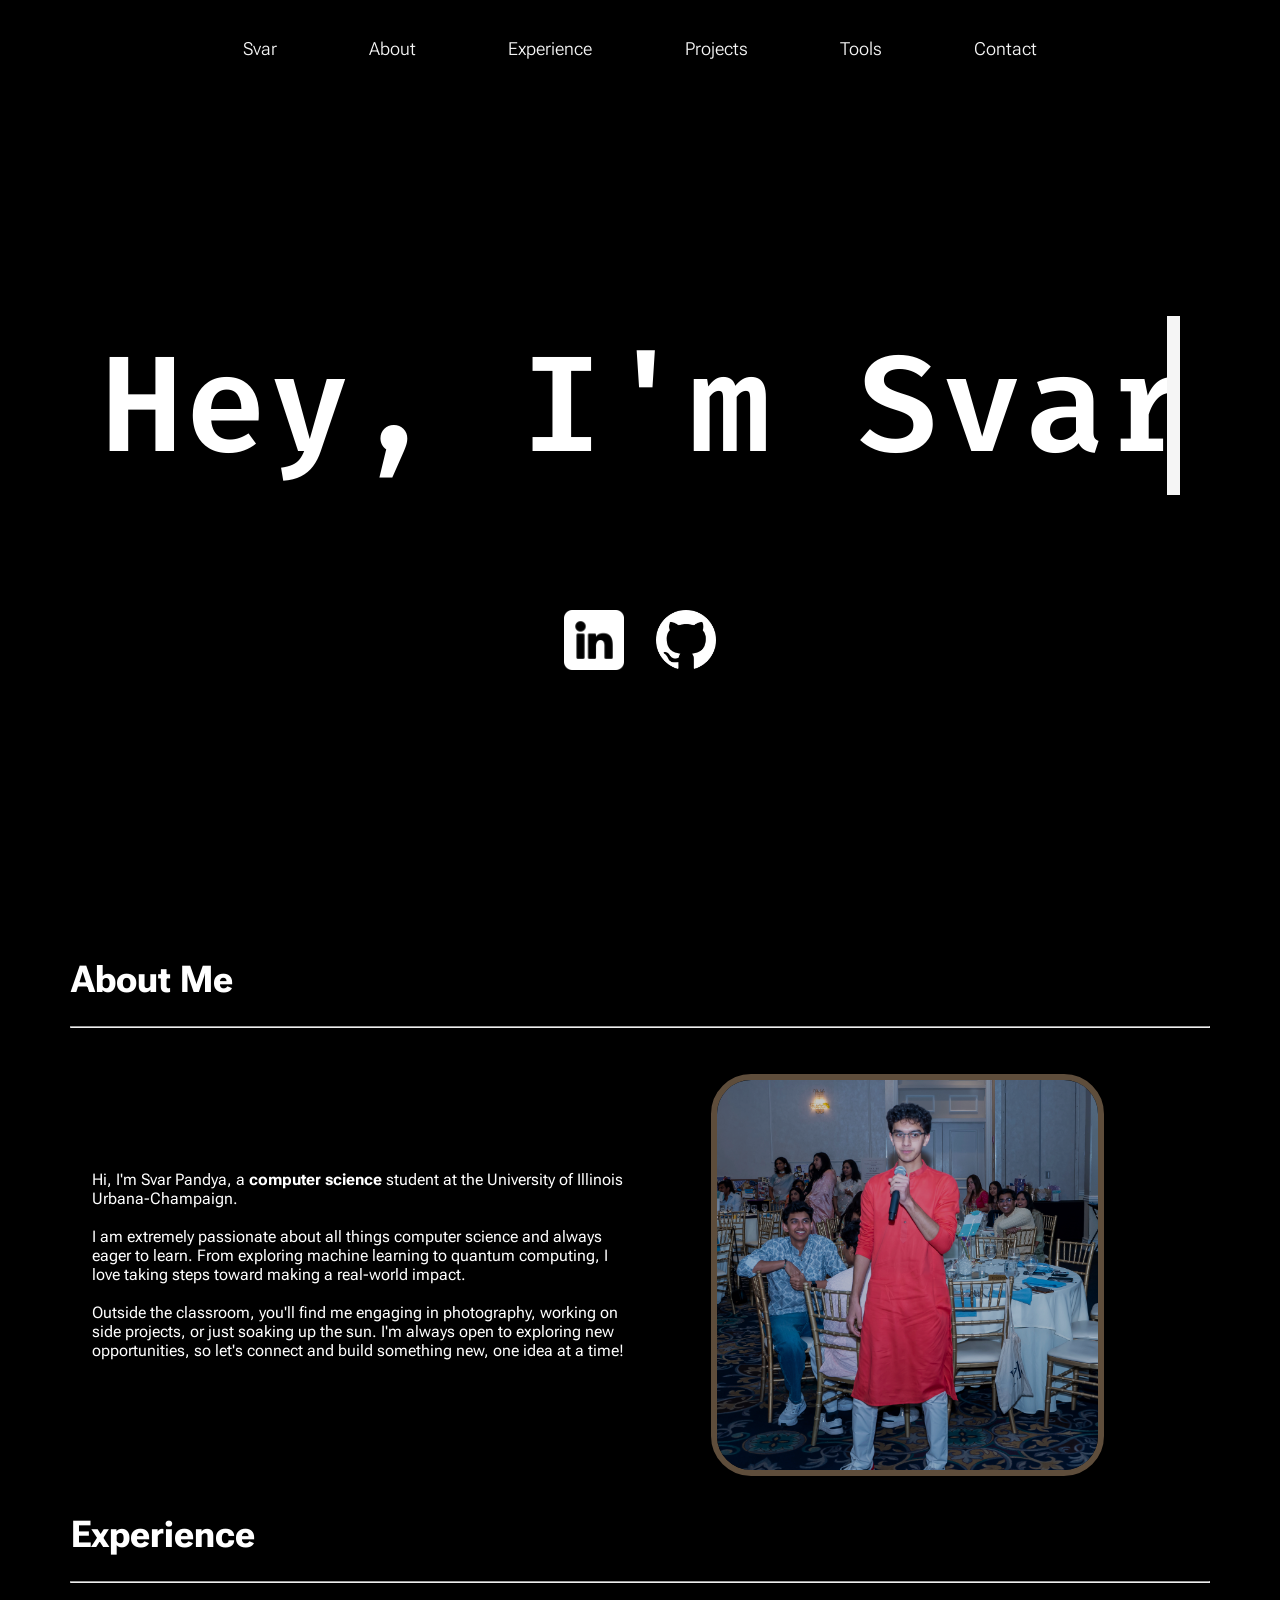
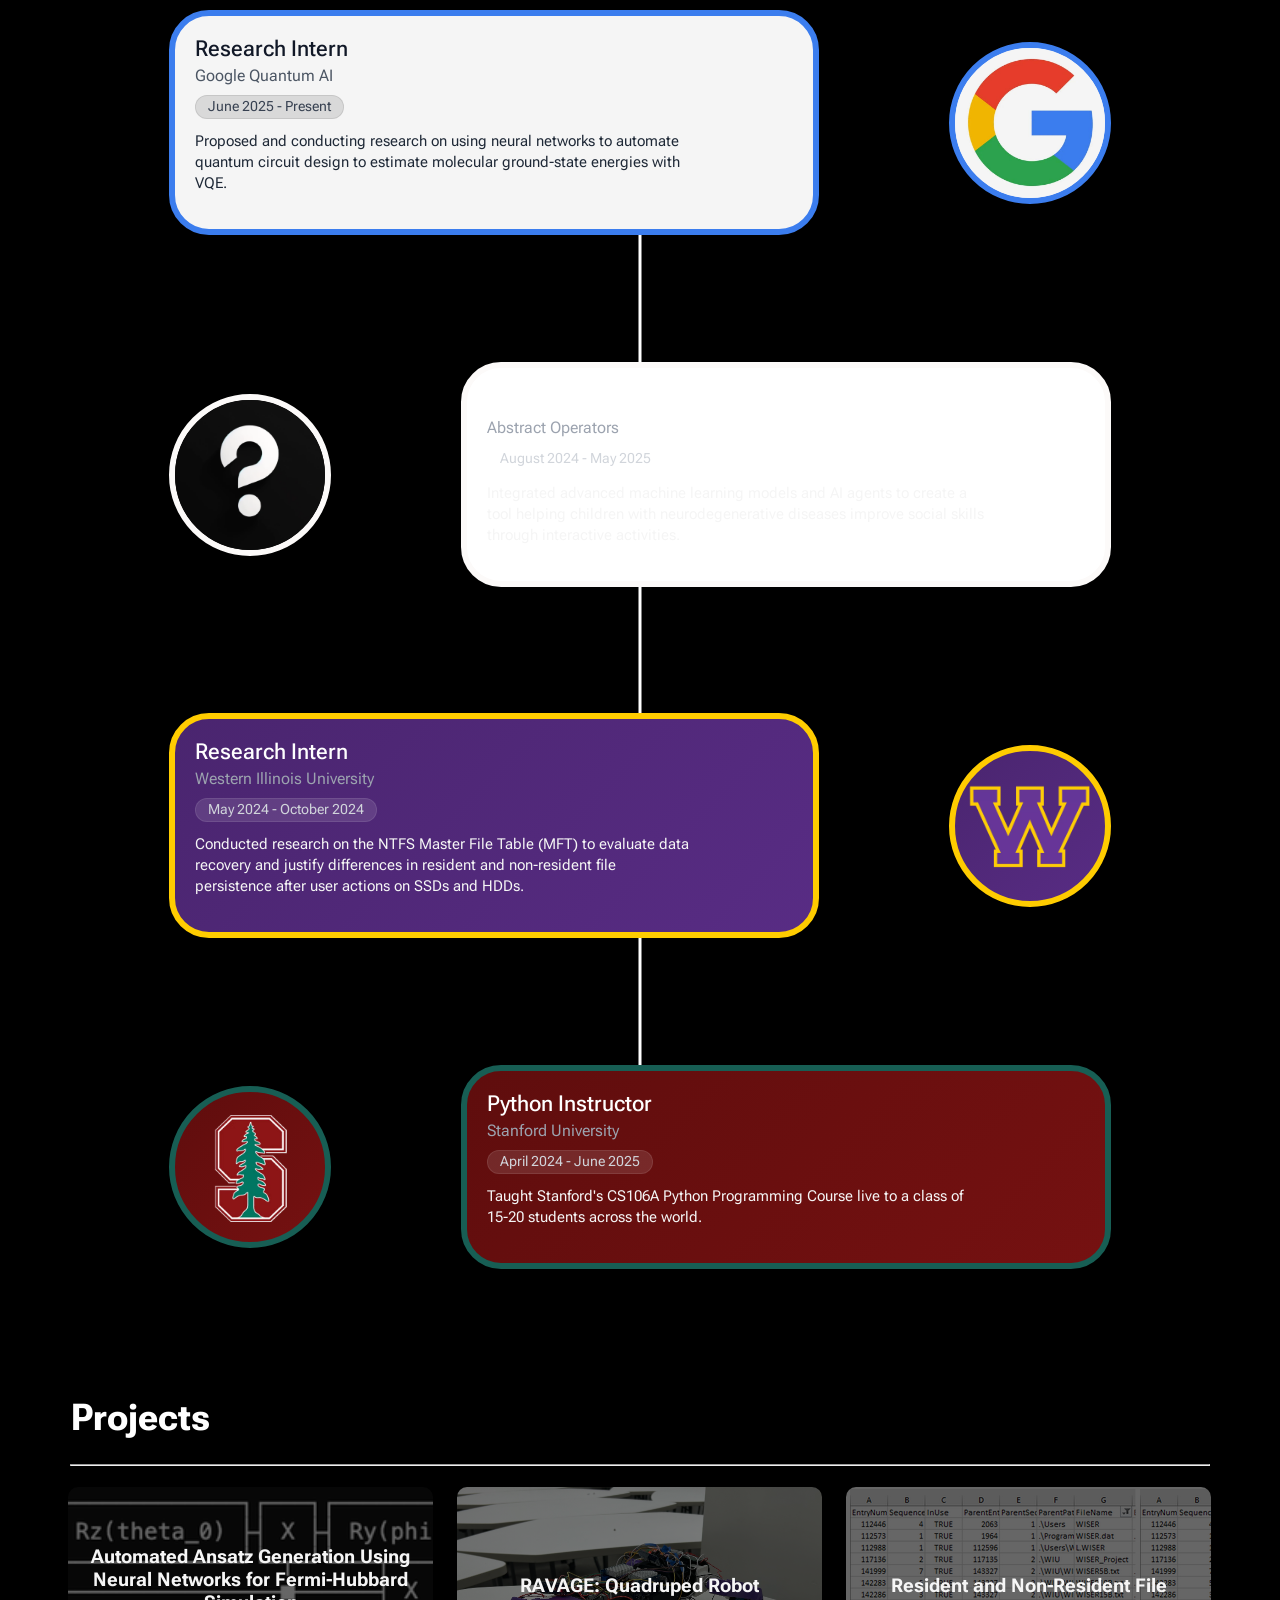
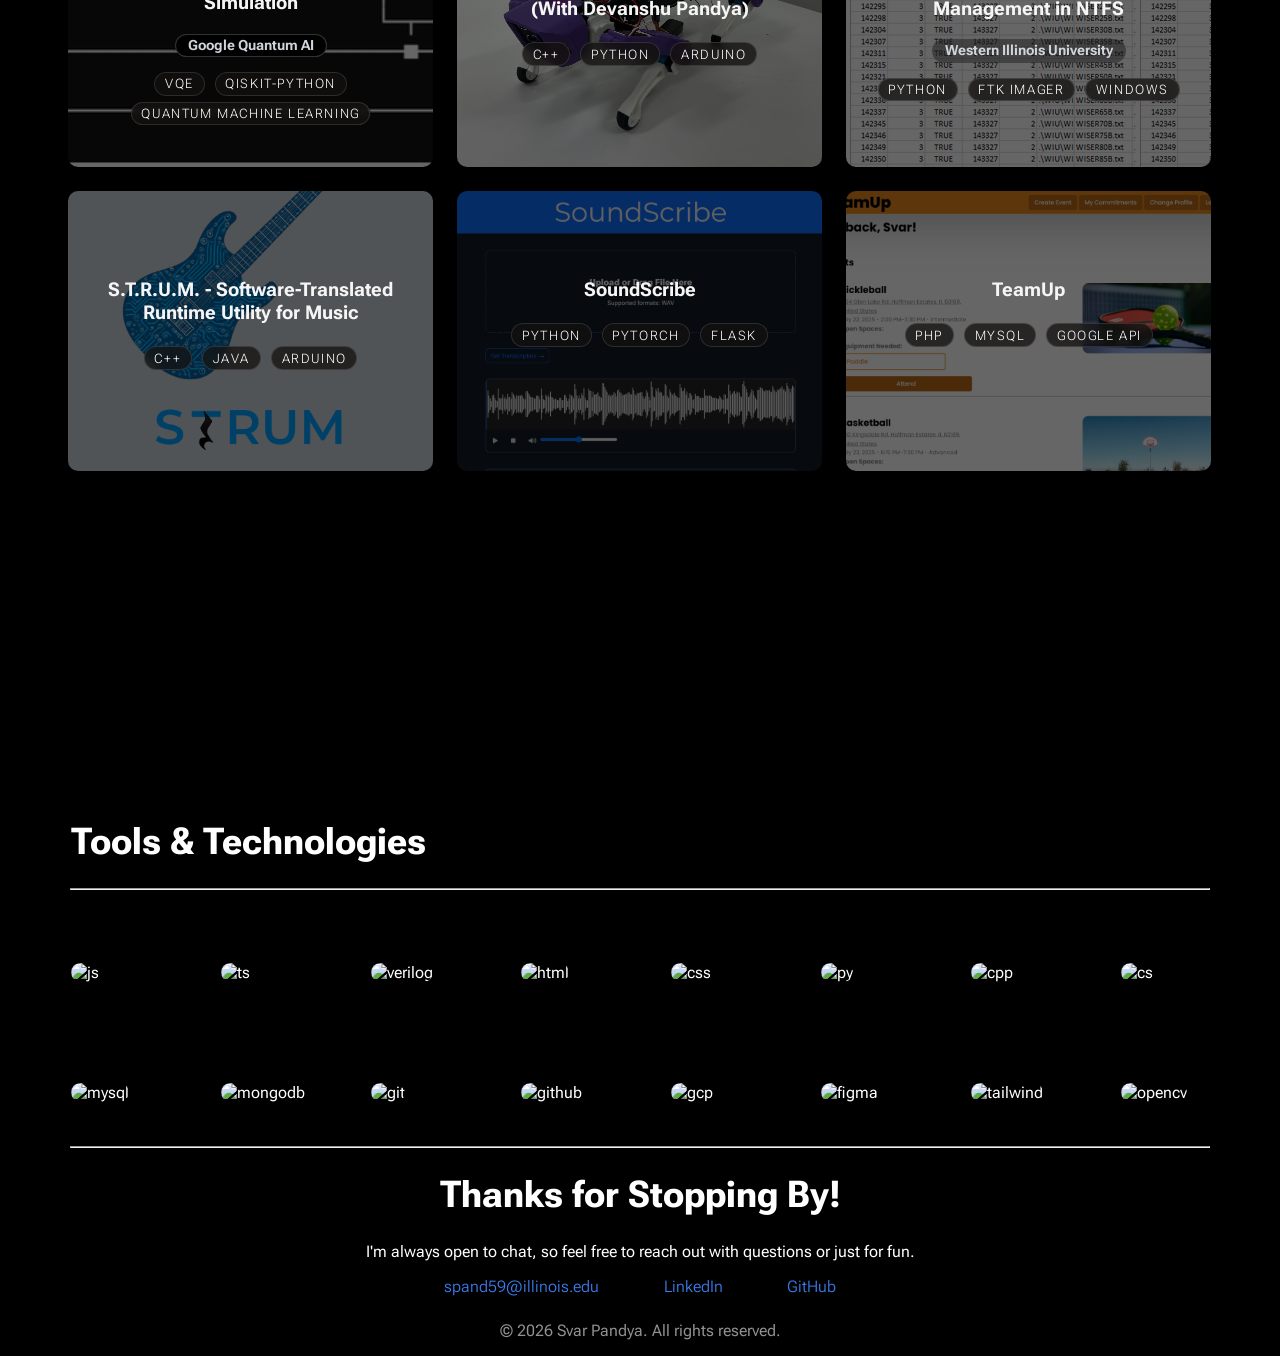
==== commit b00debb6: "image fix" ====
--- a/index.html
+++ b/index.html
@@ -33,6 +33,7 @@
                 </div>
                 <h2 id="modalTitle"></h2>
                 <p id="modalDescription"></p>
+                <ul id="modalBullets" class="modal-bullets"></ul>
                 <div id="modalTools"></div>
                 <a id="modalLink" href="#" target="_blank" class="modal-button">Learn More</a>
             </div>
@@ -93,7 +94,7 @@
             </td>
             <td style="width: 47%; padding: 3%;">
                 <div class="aboutMeCont">
-                    <img src="images/aboutMe.jpeg" alt="Image coming soon" id="aboutMe">
+                    <img src="images/aboutMe.JPEG" alt="Image coming soon" id="aboutMe">
                 </div>
             </td>
         </tr>
@@ -177,7 +178,6 @@
 
 
     <!-- projects -->
-    <!-- add google project and jack memory segmentation visualizer (eocs2) -->
     <h2 id="projects">Projects</h2>
     <hr>
     <table id="projectTable">
--- a/index.css
+++ b/index.css
@@ -26,7 +26,7 @@
     height: 30px;
     width: 60%;
     padding: 10px;
-    /* keep nav fixed so class changes don't trigger layout reflow */
+    /* nav is fixed so it doesn't expand */
     position: fixed;
     top: 24px;
     left: 50%;
@@ -854,6 +854,23 @@
     line-height: 1.6;
 }
 
+.modal-bullets {
+    display: none;
+    margin: -4px 0 22px 0;
+    padding-left: 1.25rem;
+    color: #d1d5db;
+    font-size: 0.95rem;
+    line-height: 1.55;
+}
+
+.modal-bullets li {
+    margin-bottom: 8px;
+}
+
+.modal-bullets li::marker {
+    color: #bfa282;
+}
+
 #modalTools {
     display: flex;
     flex-wrap: wrap;
